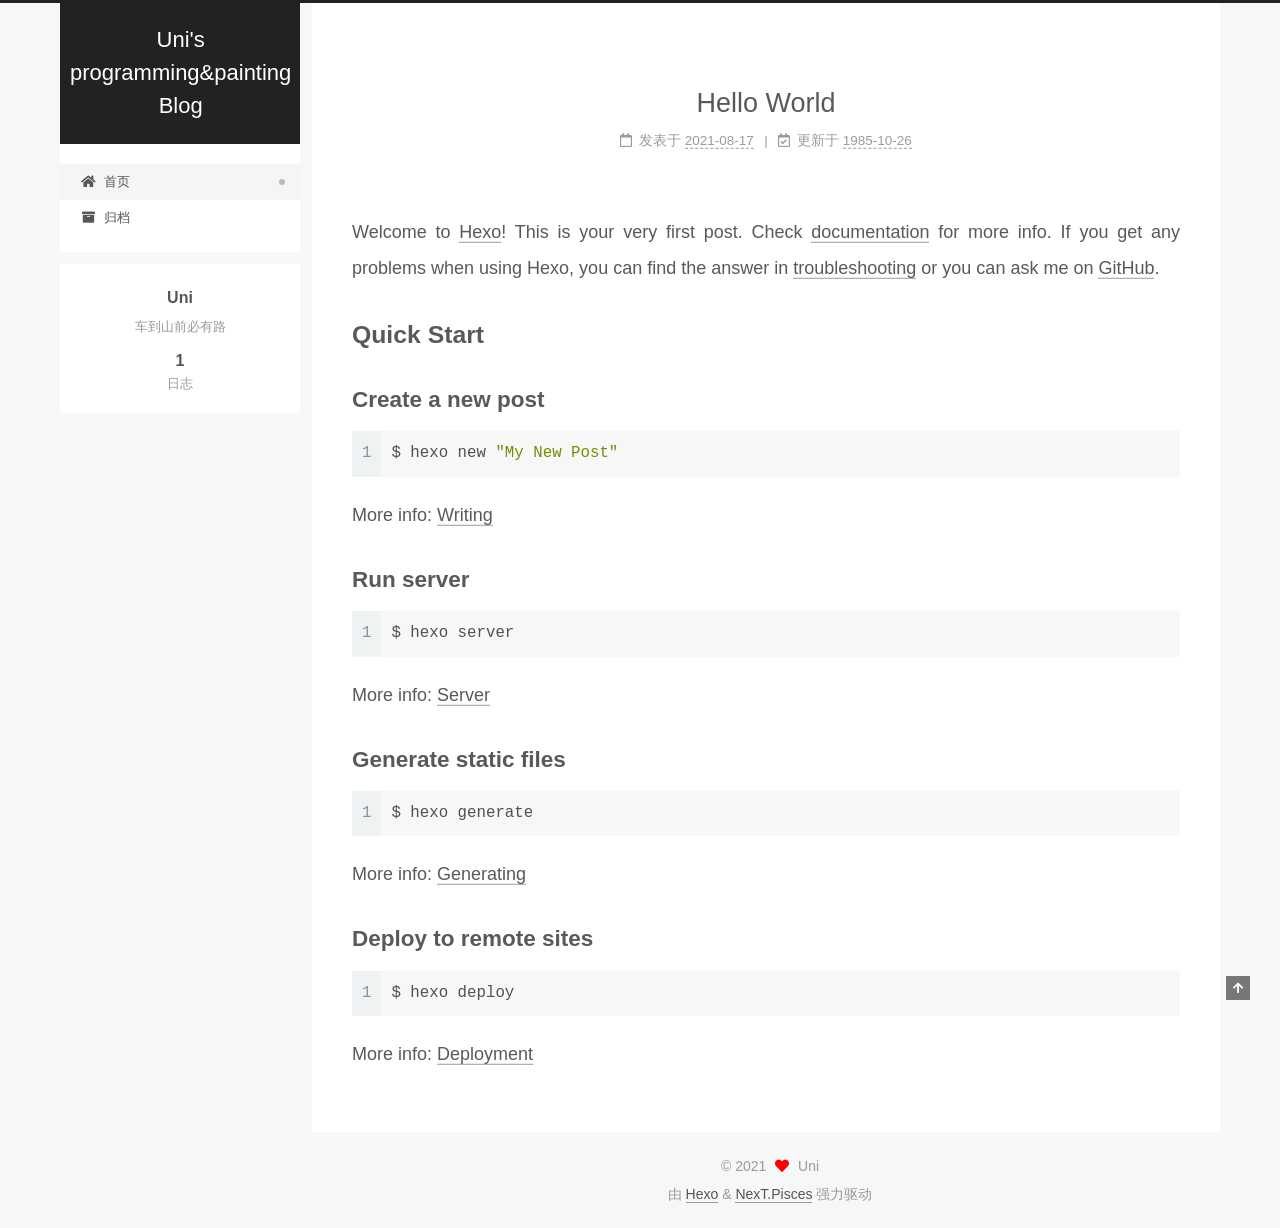
==== index.html @ e5ca529a "Site updated: 2021-08-17 14:21:43" ====
<!DOCTYPE html>
<html lang="zh-CN">
<head>
  <meta charset="UTF-8">
<meta name="viewport" content="width=device-width, initial-scale=1, maximum-scale=2">
<meta name="theme-color" content="#222">
<meta name="generator" content="Hexo 5.4.0">
  <link rel="apple-touch-icon" sizes="180x180" href="/images/apple-touch-icon-next.png">
  <link rel="icon" type="image/png" sizes="32x32" href="/images/favicon-32x32-next.png">
  <link rel="icon" type="image/png" sizes="16x16" href="/images/favicon-16x16-next.png">
  <link rel="mask-icon" href="/images/logo.svg" color="#222">

<link rel="stylesheet" href="/css/main.css">


<link rel="stylesheet" href="/lib/font-awesome/css/all.min.css">

<script id="hexo-configurations">
    var NexT = window.NexT || {};
    var CONFIG = {"hostname":"example.com","root":"/","scheme":"Pisces","version":"7.8.0","exturl":false,"sidebar":{"position":"left","display":"post","padding":18,"offset":12,"onmobile":false},"copycode":{"enable":false,"show_result":false,"style":null},"back2top":{"enable":true,"sidebar":false,"scrollpercent":false},"bookmark":{"enable":false,"color":"#222","save":"auto"},"fancybox":false,"mediumzoom":false,"lazyload":false,"pangu":false,"comments":{"style":"tabs","active":null,"storage":true,"lazyload":false,"nav":null},"algolia":{"hits":{"per_page":10},"labels":{"input_placeholder":"Search for Posts","hits_empty":"We didn't find any results for the search: ${query}","hits_stats":"${hits} results found in ${time} ms"}},"localsearch":{"enable":false,"trigger":"auto","top_n_per_article":1,"unescape":false,"preload":false},"motion":{"enable":true,"async":false,"transition":{"post_block":"fadeIn","post_header":"slideDownIn","post_body":"slideDownIn","coll_header":"slideLeftIn","sidebar":"slideUpIn"}}};
  </script>

  <meta name="description" content="车到山前必有路">
<meta property="og:type" content="website">
<meta property="og:title" content="Uni&#39;s programming&amp;painting Blog">
<meta property="og:url" content="http://example.com/index.html">
<meta property="og:site_name" content="Uni&#39;s programming&amp;painting Blog">
<meta property="og:description" content="车到山前必有路">
<meta property="og:locale" content="zh_CN">
<meta property="article:author" content="Uni">
<meta name="twitter:card" content="summary">

<link rel="canonical" href="http://example.com/">


<script id="page-configurations">
  // https://hexo.io/docs/variables.html
  CONFIG.page = {
    sidebar: "",
    isHome : true,
    isPost : false,
    lang   : 'zh-CN'
  };
</script>

  <title>Uni's programming&painting Blog</title>
  






  <noscript>
  <style>
  .use-motion .brand,
  .use-motion .menu-item,
  .sidebar-inner,
  .use-motion .post-block,
  .use-motion .pagination,
  .use-motion .comments,
  .use-motion .post-header,
  .use-motion .post-body,
  .use-motion .collection-header { opacity: initial; }

  .use-motion .site-title,
  .use-motion .site-subtitle {
    opacity: initial;
    top: initial;
  }

  .use-motion .logo-line-before i { left: initial; }
  .use-motion .logo-line-after i { right: initial; }
  </style>
</noscript>

</head>

<body itemscope itemtype="http://schema.org/WebPage">
  <div class="container use-motion">
    <div class="headband"></div>

    <header class="header" itemscope itemtype="http://schema.org/WPHeader">
      <div class="header-inner"><div class="site-brand-container">
  <div class="site-nav-toggle">
    <div class="toggle" aria-label="切换导航栏">
      <span class="toggle-line toggle-line-first"></span>
      <span class="toggle-line toggle-line-middle"></span>
      <span class="toggle-line toggle-line-last"></span>
    </div>
  </div>

  <div class="site-meta">

    <a href="/" class="brand" rel="start">
      <span class="logo-line-before"><i></i></span>
      <h1 class="site-title">Uni's programming&painting Blog</h1>
      <span class="logo-line-after"><i></i></span>
    </a>
  </div>

  <div class="site-nav-right">
    <div class="toggle popup-trigger">
    </div>
  </div>
</div>




<nav class="site-nav">
  <ul id="menu" class="main-menu menu">
        <li class="menu-item menu-item-home">

    <a href="/" rel="section"><i class="fa fa-home fa-fw"></i>首页</a>

  </li>
        <li class="menu-item menu-item-archives">

    <a href="/archives/" rel="section"><i class="fa fa-archive fa-fw"></i>归档</a>

  </li>
  </ul>
</nav>




</div>
    </header>

    
  <div class="back-to-top">
    <i class="fa fa-arrow-up"></i>
    <span>0%</span>
  </div>


    <main class="main">
      <div class="main-inner">
        <div class="content-wrap">
          

          <div class="content index posts-expand">
            
      
  
  
  <article itemscope itemtype="http://schema.org/Article" class="post-block" lang="zh-CN">
    <link itemprop="mainEntityOfPage" href="http://example.com/2021/08/17/hello-world/">

    <span hidden itemprop="author" itemscope itemtype="http://schema.org/Person">
      <meta itemprop="image" content="/images/avatar.gif">
      <meta itemprop="name" content="Uni">
      <meta itemprop="description" content="车到山前必有路">
    </span>

    <span hidden itemprop="publisher" itemscope itemtype="http://schema.org/Organization">
      <meta itemprop="name" content="Uni's programming&painting Blog">
    </span>
      <header class="post-header">
        <h2 class="post-title" itemprop="name headline">
          
            <a href="/2021/08/17/hello-world/" class="post-title-link" itemprop="url">Hello World</a>
        </h2>

        <div class="post-meta">
            <span class="post-meta-item">
              <span class="post-meta-item-icon">
                <i class="far fa-calendar"></i>
              </span>
              <span class="post-meta-item-text">发表于</span>

              <time title="创建时间：2021-08-17 13:50:32" itemprop="dateCreated datePublished" datetime="2021-08-17T13:50:32+08:00">2021-08-17</time>
            </span>
              <span class="post-meta-item">
                <span class="post-meta-item-icon">
                  <i class="far fa-calendar-check"></i>
                </span>
                <span class="post-meta-item-text">更新于</span>
                <time title="修改时间：1985-10-26 16:15:00" itemprop="dateModified" datetime="1985-10-26T16:15:00+08:00">1985-10-26</time>
              </span>

          

        </div>
      </header>

    
    
    
    <div class="post-body" itemprop="articleBody">

      
          <p>Welcome to <a target="_blank" rel="noopener" href="https://hexo.io/">Hexo</a>! This is your very first post. Check <a target="_blank" rel="noopener" href="https://hexo.io/docs/">documentation</a> for more info. If you get any problems when using Hexo, you can find the answer in <a target="_blank" rel="noopener" href="https://hexo.io/docs/troubleshooting.html">troubleshooting</a> or you can ask me on <a target="_blank" rel="noopener" href="https://github.com/hexojs/hexo/issues">GitHub</a>.</p>
<h2 id="Quick-Start"><a href="#Quick-Start" class="headerlink" title="Quick Start"></a>Quick Start</h2><h3 id="Create-a-new-post"><a href="#Create-a-new-post" class="headerlink" title="Create a new post"></a>Create a new post</h3><figure class="highlight bash"><table><tr><td class="gutter"><pre><span class="line">1</span><br></pre></td><td class="code"><pre><span class="line">$ hexo new <span class="string">&quot;My New Post&quot;</span></span><br></pre></td></tr></table></figure>

<p>More info: <a target="_blank" rel="noopener" href="https://hexo.io/docs/writing.html">Writing</a></p>
<h3 id="Run-server"><a href="#Run-server" class="headerlink" title="Run server"></a>Run server</h3><figure class="highlight bash"><table><tr><td class="gutter"><pre><span class="line">1</span><br></pre></td><td class="code"><pre><span class="line">$ hexo server</span><br></pre></td></tr></table></figure>

<p>More info: <a target="_blank" rel="noopener" href="https://hexo.io/docs/server.html">Server</a></p>
<h3 id="Generate-static-files"><a href="#Generate-static-files" class="headerlink" title="Generate static files"></a>Generate static files</h3><figure class="highlight bash"><table><tr><td class="gutter"><pre><span class="line">1</span><br></pre></td><td class="code"><pre><span class="line">$ hexo generate</span><br></pre></td></tr></table></figure>

<p>More info: <a target="_blank" rel="noopener" href="https://hexo.io/docs/generating.html">Generating</a></p>
<h3 id="Deploy-to-remote-sites"><a href="#Deploy-to-remote-sites" class="headerlink" title="Deploy to remote sites"></a>Deploy to remote sites</h3><figure class="highlight bash"><table><tr><td class="gutter"><pre><span class="line">1</span><br></pre></td><td class="code"><pre><span class="line">$ hexo deploy</span><br></pre></td></tr></table></figure>

<p>More info: <a target="_blank" rel="noopener" href="https://hexo.io/docs/one-command-deployment.html">Deployment</a></p>

      
    </div>

    
    
    
      <footer class="post-footer">
        <div class="post-eof"></div>
      </footer>
  </article>
  
  
  


  



          </div>
          

<script>
  window.addEventListener('tabs:register', () => {
    let { activeClass } = CONFIG.comments;
    if (CONFIG.comments.storage) {
      activeClass = localStorage.getItem('comments_active') || activeClass;
    }
    if (activeClass) {
      let activeTab = document.querySelector(`a[href="#comment-${activeClass}"]`);
      if (activeTab) {
        activeTab.click();
      }
    }
  });
  if (CONFIG.comments.storage) {
    window.addEventListener('tabs:click', event => {
      if (!event.target.matches('.tabs-comment .tab-content .tab-pane')) return;
      let commentClass = event.target.classList[1];
      localStorage.setItem('comments_active', commentClass);
    });
  }
</script>

        </div>
          
  
  <div class="toggle sidebar-toggle">
    <span class="toggle-line toggle-line-first"></span>
    <span class="toggle-line toggle-line-middle"></span>
    <span class="toggle-line toggle-line-last"></span>
  </div>

  <aside class="sidebar">
    <div class="sidebar-inner">

      <ul class="sidebar-nav motion-element">
        <li class="sidebar-nav-toc">
          文章目录
        </li>
        <li class="sidebar-nav-overview">
          站点概览
        </li>
      </ul>

      <!--noindex-->
      <div class="post-toc-wrap sidebar-panel">
      </div>
      <!--/noindex-->

      <div class="site-overview-wrap sidebar-panel">
        <div class="site-author motion-element" itemprop="author" itemscope itemtype="http://schema.org/Person">
  <p class="site-author-name" itemprop="name">Uni</p>
  <div class="site-description" itemprop="description">车到山前必有路</div>
</div>
<div class="site-state-wrap motion-element">
  <nav class="site-state">
      <div class="site-state-item site-state-posts">
          <a href="/archives/">
        
          <span class="site-state-item-count">1</span>
          <span class="site-state-item-name">日志</span>
        </a>
      </div>
  </nav>
</div>



      </div>

    </div>
  </aside>
  <div id="sidebar-dimmer"></div>


      </div>
    </main>

    <footer class="footer">
      <div class="footer-inner">
        

        

<div class="copyright">
  
  &copy; 
  <span itemprop="copyrightYear">2021</span>
  <span class="with-love">
    <i class="fa fa-heart"></i>
  </span>
  <span class="author" itemprop="copyrightHolder">Uni</span>
</div>
  <div class="powered-by">由 <a href="https://hexo.io/" class="theme-link" rel="noopener" target="_blank">Hexo</a> & <a href="https://pisces.theme-next.org/" class="theme-link" rel="noopener" target="_blank">NexT.Pisces</a> 强力驱动
  </div>

        








      </div>
    </footer>
  </div>

  
  <script src="/lib/anime.min.js"></script>
  <script src="/lib/velocity/velocity.min.js"></script>
  <script src="/lib/velocity/velocity.ui.min.js"></script>

<script src="/js/utils.js"></script>

<script src="/js/motion.js"></script>


<script src="/js/schemes/pisces.js"></script>


<script src="/js/next-boot.js"></script>




  















  

  

</body>
</html>
---- css/main.css ----
:root {
  --body-bg-color: #f5f7f9;
  --content-bg-color: #fff;
  --card-bg-color: #f5f5f5;
  --text-color: #555;
  --blockquote-color: #666;
  --link-color: #555;
  --link-hover-color: #222;
  --brand-color: #fff;
  --brand-hover-color: #fff;
  --table-row-odd-bg-color: #f9f9f9;
  --table-row-hover-bg-color: #f5f5f5;
  --menu-item-bg-color: #f5f5f5;
  --btn-default-bg: #fff;
  --btn-default-color: #555;
  --btn-default-border-color: #555;
  --btn-default-hover-bg: #222;
  --btn-default-hover-color: #fff;
  --btn-default-hover-border-color: #222;
}
html {
  line-height: 1.15; /* 1 */
  -webkit-text-size-adjust: 100%; /* 2 */
}
body {
  margin: 0;
}
main {
  display: block;
}
h1 {
  font-size: 2em;
  margin: 0.67em 0;
}
hr {
  box-sizing: content-box; /* 1 */
  height: 0; /* 1 */
  overflow: visible; /* 2 */
}
pre {
  font-family: monospace, monospace; /* 1 */
  font-size: 1em; /* 2 */
}
a {
  background: transparent;
}
abbr[title] {
  border-bottom: none; /* 1 */
  text-decoration: underline; /* 2 */
  text-decoration: underline dotted; /* 2 */
}
b,
strong {
  font-weight: bolder;
}
code,
kbd,
samp {
  font-family: monospace, monospace; /* 1 */
  font-size: 1em; /* 2 */
}
small {
  font-size: 80%;
}
sub,
sup {
  font-size: 75%;
  line-height: 0;
  position: relative;
  vertical-align: baseline;
}
sub {
  bottom: -0.25em;
}
sup {
  top: -0.5em;
}
img {
  border-style: none;
}
button,
input,
optgroup,
select,
textarea {
  font-family: inherit; /* 1 */
  font-size: 100%; /* 1 */
  line-height: 1.15; /* 1 */
  margin: 0; /* 2 */
}
button,
input {
/* 1 */
  overflow: visible;
}
button,
select {
/* 1 */
  text-transform: none;
}
button,
[type='button'],
[type='reset'],
[type='submit'] {
  -webkit-appearance: button;
}
button::-moz-focus-inner,
[type='button']::-moz-focus-inner,
[type='reset']::-moz-focus-inner,
[type='submit']::-moz-focus-inner {
  border-style: none;
  padding: 0;
}
button:-moz-focusring,
[type='button']:-moz-focusring,
[type='reset']:-moz-focusring,
[type='submit']:-moz-focusring {
  outline: 1px dotted ButtonText;
}
fieldset {
  padding: 0.35em 0.75em 0.625em;
}
legend {
  box-sizing: border-box; /* 1 */
  color: inherit; /* 2 */
  display: table; /* 1 */
  max-width: 100%; /* 1 */
  padding: 0; /* 3 */
  white-space: normal; /* 1 */
}
progress {
  vertical-align: baseline;
}
textarea {
  overflow: auto;
}
[type='checkbox'],
[type='radio'] {
  box-sizing: border-box; /* 1 */
  padding: 0; /* 2 */
}
[type='number']::-webkit-inner-spin-button,
[type='number']::-webkit-outer-spin-button {
  height: auto;
}
[type='search'] {
  outline-offset: -2px; /* 2 */
  -webkit-appearance: textfield; /* 1 */
}
[type='search']::-webkit-search-decoration {
  -webkit-appearance: none;
}
::-webkit-file-upload-button {
  font: inherit; /* 2 */
  -webkit-appearance: button; /* 1 */
}
details {
  display: block;
}
summary {
  display: list-item;
}
template {
  display: none;
}
[hidden] {
  display: none;
}
::selection {
  background: #262a30;
  color: #eee;
}
html,
body {
  height: 100%;
}
body {
  background: var(--body-bg-color);
  color: var(--text-color);
  font-family: 'Lato', "PingFang SC", "Microsoft YaHei", sans-serif;
  font-size: 1em;
  line-height: 2;
}
@media (max-width: 991px) {
  body {
    padding-left: 0 !important;
    padding-right: 0 !important;
  }
}
h1,
h2,
h3,
h4,
h5,
h6 {
  font-family: 'Lato', "PingFang SC", "Microsoft YaHei", sans-serif;
  font-weight: bold;
  line-height: 1.5;
  margin: 20px 0 15px;
}
h1 {
  font-size: 1.5em;
}
h2 {
  font-size: 1.375em;
}
h3 {
  font-size: 1.25em;
}
h4 {
  font-size: 1.125em;
}
h5 {
  font-size: 1em;
}
h6 {
  font-size: 0.875em;
}
p {
  margin: 0 0 20px 0;
}
a,
span.exturl {
  border-bottom: 1px solid #999;
  color: var(--link-color);
  outline: 0;
  text-decoration: none;
  overflow-wrap: break-word;
  word-wrap: break-word;
  cursor: pointer;
}
a:hover,
span.exturl:hover {
  border-bottom-color: var(--link-hover-color);
  color: var(--link-hover-color);
}
iframe,
img,
video {
  display: block;
  margin-left: auto;
  margin-right: auto;
  max-width: 100%;
}
hr {
  background-image: repeating-linear-gradient(-45deg, #ddd, #ddd 4px, transparent 4px, transparent 8px);
  border: 0;
  height: 3px;
  margin: 40px 0;
}
blockquote {
  border-left: 4px solid #ddd;
  color: var(--blockquote-color);
  margin: 0;
  padding: 0 15px;
}
blockquote cite::before {
  content: '-';
  padding: 0 5px;
}
dt {
  font-weight: bold;
}
dd {
  margin: 0;
  padding: 0;
}
kbd {
  background-color: #f5f5f5;
  background-image: linear-gradient(#eee, #fff, #eee);
  border: 1px solid #ccc;
  border-radius: 0.2em;
  box-shadow: 0.1em 0.1em 0.2em rgba(0,0,0,0.1);
  color: #555;
  font-family: inherit;
  padding: 0.1em 0.3em;
  white-space: nowrap;
}
.table-container {
  overflow: auto;
}
table {
  border-collapse: collapse;
  border-spacing: 0;
  font-size: 0.875em;
  margin: 0 0 20px 0;
  width: 100%;
}
tbody tr:nth-of-type(odd) {
  background: var(--table-row-odd-bg-color);
}
tbody tr:hover {
  background: var(--table-row-hover-bg-color);
}
caption,
th,
td {
  font-weight: normal;
  padding: 8px;
  vertical-align: middle;
}
th,
td {
  border: 1px solid #ddd;
  border-bottom: 3px solid #ddd;
}
th {
  font-weight: 700;
  padding-bottom: 10px;
}
td {
  border-bottom-width: 1px;
}
.btn {
  background: var(--btn-default-bg);
  border: 2px solid var(--btn-default-border-color);
  border-radius: 2px;
  color: var(--btn-default-color);
  display: inline-block;
  font-size: 0.875em;
  line-height: 2;
  padding: 0 20px;
  text-decoration: none;
  transition-property: background-color;
  transition-delay: 0s;
  transition-duration: 0.2s;
  transition-timing-function: ease-in-out;
}
.btn:hover {
  background: var(--btn-default-hover-bg);
  border-color: var(--btn-default-hover-border-color);
  color: var(--btn-default-hover-color);
}
.btn + .btn {
  margin: 0 0 8px 8px;
}
.btn .fa-fw {
  text-align: left;
  width: 1.285714285714286em;
}
.toggle {
  line-height: 0;
}
.toggle .toggle-line {
  background: #fff;
  display: inline-block;
  height: 2px;
  left: 0;
  position: relative;
  top: 0;
  transition: all 0.4s;
  vertical-align: top;
  width: 100%;
}
.toggle .toggle-line:not(:first-child) {
  margin-top: 3px;
}
.toggle.toggle-arrow .toggle-line-first {
  left: 50%;
  top: 2px;
  transform: rotate(45deg);
  width: 50%;
}
.toggle.toggle-arrow .toggle-line-middle {
  left: 2px;
  width: 90%;
}
.toggle.toggle-arrow .toggle-line-last {
  left: 50%;
  top: -2px;
  transform: rotate(-45deg);
  width: 50%;
}
.toggle.toggle-close .toggle-line-first {
  transform: rotate(-45deg);
  top: 5px;
}
.toggle.toggle-close .toggle-line-middle {
  opacity: 0;
}
.toggle.toggle-close .toggle-line-last {
  transform: rotate(45deg);
  top: -5px;
}
.highlight,
pre {
  background: #f7f7f7;
  color: #4d4d4c;
  line-height: 1.6;
  margin: 0 auto 20px;
}
pre,
code {
  font-family: consolas, Menlo, monospace, "PingFang SC", "Microsoft YaHei";
}
code {
  background: #eee;
  border-radius: 3px;
  color: #555;
  padding: 2px 4px;
  overflow-wrap: break-word;
  word-wrap: break-word;
}
.highlight *::selection {
  background: #d6d6d6;
}
.highlight pre {
  border: 0;
  margin: 0;
  padding: 10px 0;
}
.highlight table {
  border: 0;
  margin: 0;
  width: auto;
}
.highlight td {
  border: 0;
  padding: 0;
}
.highlight figcaption {
  background: #eff2f3;
  color: #4d4d4c;
  display: flex;
  font-size: 0.875em;
  justify-content: space-between;
  line-height: 1.2;
  padding: 0.5em;
}
.highlight figcaption a {
  color: #4d4d4c;
}
.highlight figcaption a:hover {
  border-bottom-color: #4d4d4c;
}
.highlight .gutter {
  -moz-user-select: none;
  -ms-user-select: none;
  -webkit-user-select: none;
  user-select: none;
}
.highlight .gutter pre {
  background: #eff2f3;
  color: #869194;
  padding-left: 10px;
  padding-right: 10px;
  text-align: right;
}
.highlight .code pre {
  background: #f7f7f7;
  padding-left: 10px;
  width: 100%;
}
.gist table {
  width: auto;
}
.gist table td {
  border: 0;
}
pre {
  overflow: auto;
  padding: 10px;
}
pre code {
  background: none;
  color: #4d4d4c;
  font-size: 0.875em;
  padding: 0;
  text-shadow: none;
}
pre .deletion {
  background: #fdd;
}
pre .addition {
  background: #dfd;
}
pre .meta {
  color: #eab700;
  -moz-user-select: none;
  -ms-user-select: none;
  -webkit-user-select: none;
  user-select: none;
}
pre .comment {
  color: #8e908c;
}
pre .variable,
pre .attribute,
pre .tag,
pre .name,
pre .regexp,
pre .ruby .constant,
pre .xml .tag .title,
pre .xml .pi,
pre .xml .doctype,
pre .html .doctype,
pre .css .id,
pre .css .class,
pre .css .pseudo {
  color: #c82829;
}
pre .number,
pre .preprocessor,
pre .built_in,
pre .builtin-name,
pre .literal,
pre .params,
pre .constant,
pre .command {
  color: #f5871f;
}
pre .ruby .class .title,
pre .css .rules .attribute,
pre .string,
pre .symbol,
pre .value,
pre .inheritance,
pre .header,
pre .ruby .symbol,
pre .xml .cdata,
pre .special,
pre .formula {
  color: #718c00;
}
pre .title,
pre .css .hexcolor {
  color: #3e999f;
}
pre .function,
pre .python .decorator,
pre .python .title,
pre .ruby .function .title,
pre .ruby .title .keyword,
pre .perl .sub,
pre .javascript .title,
pre .coffeescript .title {
  color: #4271ae;
}
pre .keyword,
pre .javascript .function {
  color: #8959a8;
}
.blockquote-center {
  border-left: none;
  margin: 40px 0;
  padding: 0;
  position: relative;
  text-align: center;
}
.blockquote-center .fa {
  display: block;
  opacity: 0.6;
  position: absolute;
  width: 100%;
}
.blockquote-center .fa-quote-left {
  border-top: 1px solid #ccc;
  text-align: left;
  top: -20px;
}
.blockquote-center .fa-quote-right {
  border-bottom: 1px solid #ccc;
  text-align: right;
  bottom: -20px;
}
.blockquote-center p,
.blockquote-center div {
  text-align: center;
}
.post-body .group-picture img {
  margin: 0 auto;
  padding: 0 3px;
}
.group-picture-row {
  margin-bottom: 6px;
  overflow: hidden;
}
.group-picture-column {
  float: left;
  margin-bottom: 10px;
}
.post-body .label {
  color: #555;
  display: inline;
  padding: 0 2px;
}
.post-body .label.default {
  background: #f0f0f0;
}
.post-body .label.primary {
  background: #efe6f7;
}
.post-body .label.info {
  background: #e5f2f8;
}
.post-body .label.success {
  background: #e7f4e9;
}
.post-body .label.warning {
  background: #fcf6e1;
}
.post-body .label.danger {
  background: #fae8eb;
}
.post-body .tabs {
  margin-bottom: 20px;
}
.post-body .tabs,
.tabs-comment {
  display: block;
  padding-top: 10px;
  position: relative;
}
.post-body .tabs ul.nav-tabs,
.tabs-comment ul.nav-tabs {
  display: flex;
  flex-wrap: wrap;
  margin: 0;
  margin-bottom: -1px;
  padding: 0;
}
@media (max-width: 413px) {
  .post-body .tabs ul.nav-tabs,
  .tabs-comment ul.nav-tabs {
    display: block;
    margin-bottom: 5px;
  }
}
.post-body .tabs ul.nav-tabs li.tab,
.tabs-comment ul.nav-tabs li.tab {
  border-bottom: 1px solid #ddd;
  border-left: 1px solid transparent;
  border-right: 1px solid transparent;
  border-top: 3px solid transparent;
  flex-grow: 1;
  list-style-type: none;
  border-radius: 0 0 0 0;
}
@media (max-width: 413px) {
  .post-body .tabs ul.nav-tabs li.tab,
  .tabs-comment ul.nav-tabs li.tab {
    border-bottom: 1px solid transparent;
    border-left: 3px solid transparent;
    border-right: 1px solid transparent;
    border-top: 1px solid transparent;
  }
}
@media (max-width: 413px) {
  .post-body .tabs ul.nav-tabs li.tab,
  .tabs-comment ul.nav-tabs li.tab {
    border-radius: 0;
  }
}
.post-body .tabs ul.nav-tabs li.tab a,
.tabs-comment ul.nav-tabs li.tab a {
  border-bottom: initial;
  display: block;
  line-height: 1.8;
  outline: 0;
  padding: 0.25em 0.75em;
  text-align: center;
  transition-delay: 0s;
  transition-duration: 0.2s;
  transition-timing-function: ease-out;
}
.post-body .tabs ul.nav-tabs li.tab a i,
.tabs-comment ul.nav-tabs li.tab a i {
  width: 1.285714285714286em;
}
.post-body .tabs ul.nav-tabs li.tab.active,
.tabs-comment ul.nav-tabs li.tab.active {
  border-bottom: 1px solid transparent;
  border-left: 1px solid #ddd;
  border-right: 1px solid #ddd;
  border-top: 3px solid #fc6423;
}
@media (max-width: 413px) {
  .post-body .tabs ul.nav-tabs li.tab.active,
  .tabs-comment ul.nav-tabs li.tab.active {
    border-bottom: 1px solid #ddd;
    border-left: 3px solid #fc6423;
    border-right: 1px solid #ddd;
    border-top: 1px solid #ddd;
  }
}
.post-body .tabs ul.nav-tabs li.tab.active a,
.tabs-comment ul.nav-tabs li.tab.active a {
  color: var(--link-color);
  cursor: default;
}
.post-body .tabs .tab-content .tab-pane,
.tabs-comment .tab-content .tab-pane {
  border: 1px solid #ddd;
  border-top: 0;
  padding: 20px 20px 0 20px;
  border-radius: 0;
}
.post-body .tabs .tab-content .tab-pane:not(.active),
.tabs-comment .tab-content .tab-pane:not(.active) {
  display: none;
}
.post-body .tabs .tab-content .tab-pane.active,
.tabs-comment .tab-content .tab-pane.active {
  display: block;
}
.post-body .tabs .tab-content .tab-pane.active:nth-of-type(1),
.tabs-comment .tab-content .tab-pane.active:nth-of-type(1) {
  border-radius: 0 0 0 0;
}
@media (max-width: 413px) {
  .post-body .tabs .tab-content .tab-pane.active:nth-of-type(1),
  .tabs-comment .tab-content .tab-pane.active:nth-of-type(1) {
    border-radius: 0;
  }
}
.post-body .note {
  border-radius: 3px;
  margin-bottom: 20px;
  padding: 1em;
  position: relative;
  border: 1px solid #eee;
  border-left-width: 5px;
}
.post-body .note h2,
.post-body .note h3,
.post-body .note h4,
.post-body .note h5,
.post-body .note h6 {
  margin-top: 0;
  border-bottom: initial;
  margin-bottom: 0;
  padding-top: 0;
}
.post-body .note p:first-child,
.post-body .note ul:first-child,
.post-body .note ol:first-child,
.post-body .note table:first-child,
.post-body .note pre:first-child,
.post-body .note blockquote:first-child,
.post-body .note img:first-child {
  margin-top: 0;
}
.post-body .note p:last-child,
.post-body .note ul:last-child,
.post-body .note ol:last-child,
.post-body .note table:last-child,
.post-body .note pre:last-child,
.post-body .note blockquote:last-child,
.post-body .note img:last-child {
  margin-bottom: 0;
}
.post-body .note.default {
  border-left-color: #777;
}
.post-body .note.default h2,
.post-body .note.default h3,
.post-body .note.default h4,
.post-body .note.default h5,
.post-body .note.default h6 {
  color: #777;
}
.post-body .note.primary {
  border-left-color: #6f42c1;
}
.post-body .note.primary h2,
.post-body .note.primary h3,
.post-body .note.primary h4,
.post-body .note.primary h5,
.post-body .note.primary h6 {
  color: #6f42c1;
}
.post-body .note.info {
  border-left-color: #428bca;
}
.post-body .note.info h2,
.post-body .note.info h3,
.post-body .note.info h4,
.post-body .note.info h5,
.post-body .note.info h6 {
  color: #428bca;
}
.post-body .note.success {
  border-left-color: #5cb85c;
}
.post-body .note.success h2,
.post-body .note.success h3,
.post-body .note.success h4,
.post-body .note.success h5,
.post-body .note.success h6 {
  color: #5cb85c;
}
.post-body .note.warning {
  border-left-color: #f0ad4e;
}
.post-body .note.warning h2,
.post-body .note.warning h3,
.post-body .note.warning h4,
.post-body .note.warning h5,
.post-body .note.warning h6 {
  color: #f0ad4e;
}
.post-body .note.danger {
  border-left-color: #d9534f;
}
.post-body .note.danger h2,
.post-body .note.danger h3,
.post-body .note.danger h4,
.post-body .note.danger h5,
.post-body .note.danger h6 {
  color: #d9534f;
}
.pagination .prev,
.pagination .next,
.pagination .page-number,
.pagination .space {
  display: inline-block;
  margin: 0 10px;
  padding: 0 11px;
  position: relative;
  top: -1px;
}
@media (max-width: 767px) {
  .pagination .prev,
  .pagination .next,
  .pagination .page-number,
  .pagination .space {
    margin: 0 5px;
  }
}
.pagination {
  border-top: 1px solid #eee;
  margin: 120px 0 0;
  text-align: center;
}
.pagination .prev,
.pagination .next,
.pagination .page-number {
  border-bottom: 0;
  border-top: 1px solid #eee;
  transition-property: border-color;
  transition-delay: 0s;
  transition-duration: 0.2s;
  transition-timing-function: ease-in-out;
}
.pagination .prev:hover,
.pagination .next:hover,
.pagination .page-number:hover {
  border-top-color: #222;
}
.pagination .space {
  margin: 0;
  padding: 0;
}
.pagination .prev {
  margin-left: 0;
}
.pagination .next {
  margin-right: 0;
}
.pagination .page-number.current {
  background: #ccc;
  border-top-color: #ccc;
  color: #fff;
}
@media (max-width: 767px) {
  .pagination {
    border-top: none;
  }
  .pagination .prev,
  .pagination .next,
  .pagination .page-number {
    border-bottom: 1px solid #eee;
    border-top: 0;
    margin-bottom: 10px;
    padding: 0 10px;
  }
  .pagination .prev:hover,
  .pagination .next:hover,
  .pagination .page-number:hover {
    border-bottom-color: #222;
  }
}
.comments {
  margin-top: 60px;
  overflow: hidden;
}
.comment-button-group {
  display: flex;
  flex-wrap: wrap-reverse;
  justify-content: center;
  margin: 1em 0;
}
.comment-button-group .comment-button {
  margin: 0.1em 0.2em;
}
.comment-button-group .comment-button.active {
  background: var(--btn-default-hover-bg);
  border-color: var(--btn-default-hover-border-color);
  color: var(--btn-default-hover-color);
}
.comment-position {
  display: none;
}
.comment-position.active {
  display: block;
}
.tabs-comment {
  background: var(--content-bg-color);
  margin-top: 4em;
  padding-top: 0;
}
.tabs-comment .comments {
  border: 0;
  box-shadow: none;
  margin-top: 0;
  padding-top: 0;
}
.container {
  min-height: 100%;
  position: relative;
}
.main-inner {
  margin: 0 auto;
  width: calc(100% - 20px);
}
@media (min-width: 1200px) {
  .main-inner {
    width: 1160px;
  }
}
@media (min-width: 1600px) {
  .main-inner {
    width: 73%;
  }
}
@media (max-width: 767px) {
  .content-wrap {
    padding: 0 20px;
  }
}
.header {
  background: transparent;
}
.header-inner {
  margin: 0 auto;
  width: calc(100% - 20px);
}
@media (min-width: 1200px) {
  .header-inner {
    width: 1160px;
  }
}
@media (min-width: 1600px) {
  .header-inner {
    width: 73%;
  }
}
.site-brand-container {
  display: flex;
  flex-shrink: 0;
  padding: 0 10px;
}
.headband {
  background: #222;
  height: 3px;
}
.site-meta {
  flex-grow: 1;
  text-align: center;
}
@media (max-width: 767px) {
  .site-meta {
    text-align: center;
  }
}
.brand {
  border-bottom: none;
  color: var(--brand-color);
  display: inline-block;
  line-height: 1.375em;
  padding: 0 40px;
  position: relative;
}
.brand:hover {
  color: var(--brand-hover-color);
}
.site-title {
  font-family: 'Lato', "PingFang SC", "Microsoft YaHei", sans-serif;
  font-size: 1.375em;
  font-weight: normal;
  margin: 0;
}
.site-subtitle {
  color: #ddd;
  font-size: 0.8125em;
  margin: 10px 0;
}
.use-motion .brand {
  opacity: 0;
}
.use-motion .site-title,
.use-motion .site-subtitle,
.use-motion .custom-logo-image {
  opacity: 0;
  position: relative;
  top: -10px;
}
.site-nav-toggle,
.site-nav-right {
  display: none;
}
@media (max-width: 767px) {
  .site-nav-toggle,
  .site-nav-right {
    display: flex;
    flex-direction: column;
    justify-content: center;
  }
}
.site-nav-toggle .toggle,
.site-nav-right .toggle {
  color: var(--text-color);
  padding: 10px;
  width: 22px;
}
.site-nav-toggle .toggle .toggle-line,
.site-nav-right .toggle .toggle-line {
  background: var(--text-color);
  border-radius: 1px;
}
.site-nav {
  display: block;
}
@media (max-width: 767px) {
  .site-nav {
    clear: both;
    display: none;
  }
}
.site-nav.site-nav-on {
  display: block;
}
.menu {
  margin-top: 20px;
  padding-left: 0;
  text-align: center;
}
.menu-item {
  display: inline-block;
  list-style: none;
  margin: 0 10px;
}
@media (max-width: 767px) {
  .menu-item {
    display: block;
    margin-top: 10px;
  }
  .menu-item.menu-item-search {
    display: none;
  }
}
.menu-item a,
.menu-item span.exturl {
  border-bottom: 0;
  display: block;
  font-size: 0.8125em;
  transition-property: border-color;
  transition-delay: 0s;
  transition-duration: 0.2s;
  transition-timing-function: ease-in-out;
}
@media (hover: none) {
  .menu-item a:hover,
  .menu-item span.exturl:hover {
    border-bottom-color: transparent !important;
  }
}
.menu-item .fa,
.menu-item .fab,
.menu-item .far,
.menu-item .fas {
  margin-right: 8px;
}
.menu-item .badge {
  display: inline-block;
  font-weight: bold;
  line-height: 1;
  margin-left: 0.35em;
  margin-top: 0.35em;
  text-align: center;
  white-space: nowrap;
}
@media (max-width: 767px) {
  .menu-item .badge {
    float: right;
    margin-left: 0;
  }
}
.menu-item-active a,
.menu .menu-item a:hover,
.menu .menu-item span.exturl:hover {
  background: var(--menu-item-bg-color);
}
.use-motion .menu-item {
  opacity: 0;
}
.sidebar {
  background: #222;
  bottom: 0;
  box-shadow: inset 0 2px 6px #000;
  position: fixed;
  top: 0;
}
@media (max-width: 991px) {
  .sidebar {
    display: none;
  }
}
.sidebar-inner {
  color: #999;
  padding: 18px 10px;
  text-align: center;
}
.cc-license {
  margin-top: 10px;
  text-align: center;
}
.cc-license .cc-opacity {
  border-bottom: none;
  opacity: 0.7;
}
.cc-license .cc-opacity:hover {
  opacity: 0.9;
}
.cc-license img {
  display: inline-block;
}
.site-author-image {
  border: 1px solid #eee;
  display: block;
  margin: 0 auto;
  max-width: 120px;
  padding: 2px;
}
.site-author-name {
  color: var(--text-color);
  font-weight: 600;
  margin: 0;
  text-align: center;
}
.site-description {
  color: #999;
  font-size: 0.8125em;
  margin-top: 0;
  text-align: center;
}
.links-of-author {
  margin-top: 15px;
}
.links-of-author a,
.links-of-author span.exturl {
  border-bottom-color: #555;
  display: inline-block;
  font-size: 0.8125em;
  margin-bottom: 10px;
  margin-right: 10px;
  vertical-align: middle;
}
.links-of-author a::before,
.links-of-author span.exturl::before {
  background: #ff4545;
  border-radius: 50%;
  content: ' ';
  display: inline-block;
  height: 4px;
  margin-right: 3px;
  vertical-align: middle;
  width: 4px;
}
.sidebar-button {
  margin-top: 15px;
}
.sidebar-button a {
  border: 1px solid #fc6423;
  border-radius: 4px;
  color: #fc6423;
  display: inline-block;
  padding: 0 15px;
}
.sidebar-button a .fa,
.sidebar-button a .fab,
.sidebar-button a .far,
.sidebar-button a .fas {
  margin-right: 5px;
}
.sidebar-button a:hover {
  background: #fc6423;
  border: 1px solid #fc6423;
  color: #fff;
}
.sidebar-button a:hover .fa,
.sidebar-button a:hover .fab,
.sidebar-button a:hover .far,
.sidebar-button a:hover .fas {
  color: #fff;
}
.links-of-blogroll {
  font-size: 0.8125em;
  margin-top: 10px;
}
.links-of-blogroll-title {
  font-size: 0.875em;
  font-weight: 600;
  margin-top: 0;
}
.links-of-blogroll-list {
  list-style: none;
  margin: 0;
  padding: 0;
}
#sidebar-dimmer {
  display: none;
}
@media (max-width: 767px) {
  #sidebar-dimmer {
    background: #000;
    display: block;
    height: 100%;
    left: 100%;
    opacity: 0;
    position: fixed;
    top: 0;
    width: 100%;
    z-index: 1100;
  }
  .sidebar-active + #sidebar-dimmer {
    opacity: 0.7;
    transform: translateX(-100%);
    transition: opacity 0.5s;
  }
}
.sidebar-nav {
  margin: 0;
  padding-bottom: 20px;
  padding-left: 0;
}
.sidebar-nav li {
  border-bottom: 1px solid transparent;
  color: var(--text-color);
  cursor: pointer;
  display: inline-block;
  font-size: 0.875em;
}
.sidebar-nav li.sidebar-nav-overview {
  margin-left: 10px;
}
.sidebar-nav li:hover {
  color: #fc6423;
}
.sidebar-nav .sidebar-nav-active {
  border-bottom-color: #fc6423;
  color: #fc6423;
}
.sidebar-nav .sidebar-nav-active:hover {
  color: #fc6423;
}
.sidebar-panel {
  display: none;
  overflow-x: hidden;
  overflow-y: auto;
}
.sidebar-panel-active {
  display: block;
}
.sidebar-toggle {
  background: #222;
  bottom: 45px;
  cursor: pointer;
  height: 14px;
  left: 30px;
  padding: 5px;
  position: fixed;
  width: 14px;
  z-index: 1300;
}
@media (max-width: 991px) {
  .sidebar-toggle {
    left: 20px;
    opacity: 0.8;
    display: none;
  }
}
.sidebar-toggle:hover .toggle-line {
  background: #fc6423;
}
.post-toc {
  font-size: 0.875em;
}
.post-toc ol {
  list-style: none;
  margin: 0;
  padding: 0 2px 5px 10px;
  text-align: left;
}
.post-toc ol > ol {
  padding-left: 0;
}
.post-toc ol a {
  transition-property: all;
  transition-delay: 0s;
  transition-duration: 0.2s;
  transition-timing-function: ease-in-out;
}
.post-toc .nav-item {
  line-height: 1.8;
  overflow: hidden;
  text-overflow: ellipsis;
  white-space: nowrap;
}
.post-toc .nav .nav-child {
  display: none;
}
.post-toc .nav .active > .nav-child {
  display: block;
}
.post-toc .nav .active-current > .nav-child {
  display: block;
}
.post-toc .nav .active-current > .nav-child > .nav-item {
  display: block;
}
.post-toc .nav .active > a {
  border-bottom-color: #fc6423;
  color: #fc6423;
}
.post-toc .nav .active-current > a {
  color: #fc6423;
}
.post-toc .nav .active-current > a:hover {
  color: #fc6423;
}
.site-state {
  display: flex;
  justify-content: center;
  line-height: 1.4;
  margin-top: 10px;
  overflow: hidden;
  text-align: center;
  white-space: nowrap;
}
.site-state-item {
  padding: 0 15px;
}
.site-state-item:not(:first-child) {
  border-left: 1px solid #eee;
}
.site-state-item a {
  border-bottom: none;
}
.site-state-item-count {
  display: block;
  font-size: 1em;
  font-weight: 600;
  text-align: center;
}
.site-state-item-name {
  color: #999;
  font-size: 0.8125em;
}
.footer {
  color: #999;
  font-size: 0.875em;
  padding: 20px 0;
}
.footer.footer-fixed {
  bottom: 0;
  left: 0;
  position: absolute;
  right: 0;
}
.footer-inner {
  box-sizing: border-box;
  margin: 0 auto;
  text-align: center;
  width: calc(100% - 20px);
}
@media (min-width: 1200px) {
  .footer-inner {
    width: 1160px;
  }
}
@media (min-width: 1600px) {
  .footer-inner {
    width: 73%;
  }
}
.languages {
  display: inline-block;
  font-size: 1.125em;
  position: relative;
}
.languages .lang-select-label span {
  margin: 0 0.5em;
}
.languages .lang-select {
  height: 100%;
  left: 0;
  opacity: 0;
  position: absolute;
  top: 0;
  width: 100%;
}
.with-love {
  color: #ff0000;
  display: inline-block;
  margin: 0 5px;
}
.powered-by,
.theme-info {
  display: inline-block;
}
@-moz-keyframes iconAnimate {
  0%, 100% {
    transform: scale(1);
  }
  10%, 30% {
    transform: scale(0.9);
  }
  20%, 40%, 60%, 80% {
    transform: scale(1.1);
  }
  50%, 70% {
    transform: scale(1.1);
  }
}
@-webkit-keyframes iconAnimate {
  0%, 100% {
    transform: scale(1);
  }
  10%, 30% {
    transform: scale(0.9);
  }
  20%, 40%, 60%, 80% {
    transform: scale(1.1);
  }
  50%, 70% {
    transform: scale(1.1);
  }
}
@-o-keyframes iconAnimate {
  0%, 100% {
    transform: scale(1);
  }
  10%, 30% {
    transform: scale(0.9);
  }
  20%, 40%, 60%, 80% {
    transform: scale(1.1);
  }
  50%, 70% {
    transform: scale(1.1);
  }
}
@keyframes iconAnimate {
  0%, 100% {
    transform: scale(1);
  }
  10%, 30% {
    transform: scale(0.9);
  }
  20%, 40%, 60%, 80% {
    transform: scale(1.1);
  }
  50%, 70% {
    transform: scale(1.1);
  }
}
.back-to-top {
  font-size: 12px;
  text-align: center;
  transition-delay: 0s;
  transition-duration: 0.2s;
  transition-timing-function: ease-in-out;
}
.back-to-top {
  background: #222;
  bottom: -100px;
  box-sizing: border-box;
  color: #fff;
  cursor: pointer;
  left: 30px;
  opacity: 0.6;
  padding: 0 6px;
  position: fixed;
  transition-property: bottom;
  z-index: 1300;
  width: 24px;
}
.back-to-top span {
  display: none;
}
.back-to-top:hover {
  color: #fc6423;
}
.back-to-top.back-to-top-on {
  bottom: 30px;
}
@media (max-width: 991px) {
  .back-to-top {
    left: 20px;
    opacity: 0.8;
  }
}
.post-body {
  font-family: 'Lato', "PingFang SC", "Microsoft YaHei", sans-serif;
  overflow-wrap: break-word;
  word-wrap: break-word;
}
@media (min-width: 1200px) {
  .post-body {
    font-size: 1.125em;
  }
}
.post-body .exturl .fa {
  font-size: 0.875em;
  margin-left: 4px;
}
.post-body .image-caption,
.post-body .figure .caption {
  color: #999;
  font-size: 0.875em;
  font-weight: bold;
  line-height: 1;
  margin: -20px auto 15px;
  text-align: center;
}
.post-sticky-flag {
  display: inline-block;
  transform: rotate(30deg);
}
.post-button {
  margin-top: 40px;
  text-align: center;
}
.use-motion .post-block,
.use-motion .pagination,
.use-motion .comments {
  opacity: 0;
}
.use-motion .post-header {
  opacity: 0;
}
.use-motion .post-body {
  opacity: 0;
}
.use-motion .collection-header {
  opacity: 0;
}
.posts-collapse {
  margin-left: 35px;
  position: relative;
}
@media (max-width: 767px) {
  .posts-collapse {
    margin-left: 0px;
    margin-right: 0px;
  }
}
.posts-collapse .collection-title {
  font-size: 1.125em;
  position: relative;
}
.posts-collapse .collection-title::before {
  background: #999;
  border: 1px solid #fff;
  border-radius: 50%;
  content: ' ';
  height: 10px;
  left: 0;
  margin-left: -6px;
  margin-top: -4px;
  position: absolute;
  top: 50%;
  width: 10px;
}
.posts-collapse .collection-year {
  font-size: 1.5em;
  font-weight: bold;
  margin: 60px 0;
  position: relative;
}
.posts-collapse .collection-year::before {
  background: #bbb;
  border-radius: 50%;
  content: ' ';
  height: 8px;
  left: 0;
  margin-left: -4px;
  margin-top: -4px;
  position: absolute;
  top: 50%;
  width: 8px;
}
.posts-collapse .collection-header {
  display: block;
  margin: 0 0 0 20px;
}
.posts-collapse .collection-header small {
  color: #bbb;
  margin-left: 5px;
}
.posts-collapse .post-header {
  border-bottom: 1px dashed #ccc;
  margin: 30px 0;
  padding-left: 15px;
  position: relative;
  transition-property: border;
  transition-delay: 0s;
  transition-duration: 0.2s;
  transition-timing-function: ease-in-out;
}
.posts-collapse .post-header::before {
  background: #bbb;
  border: 1px solid #fff;
  border-radius: 50%;
  content: ' ';
  height: 6px;
  left: 0;
  margin-left: -4px;
  position: absolute;
  top: 0.75em;
  transition-property: background;
  width: 6px;
  transition-delay: 0s;
  transition-duration: 0.2s;
  transition-timing-function: ease-in-out;
}
.posts-collapse .post-header:hover {
  border-bottom-color: #666;
}
.posts-collapse .post-header:hover::before {
  background: #222;
}
.posts-collapse .post-meta {
  display: inline;
  font-size: 0.75em;
  margin-right: 10px;
}
.posts-collapse .post-title {
  display: inline;
}
.posts-collapse .post-title a,
.posts-collapse .post-title span.exturl {
  border-bottom: none;
  color: var(--link-color);
}
.posts-collapse .post-title .fa-external-link-alt {
  font-size: 0.875em;
  margin-left: 5px;
}
.posts-collapse::before {
  background: #f5f5f5;
  content: ' ';
  height: 100%;
  left: 0;
  margin-left: -2px;
  position: absolute;
  top: 1.25em;
  width: 4px;
}
.post-eof {
  background: #ccc;
  height: 1px;
  margin: 80px auto 60px;
  text-align: center;
  width: 8%;
}
.post-block:last-of-type .post-eof {
  display: none;
}
.content {
  padding-top: 40px;
}
@media (min-width: 992px) {
  .post-body {
    text-align: justify;
  }
}
@media (max-width: 991px) {
  .post-body {
    text-align: justify;
  }
}
.post-body h1,
.post-body h2,
.post-body h3,
.post-body h4,
.post-body h5,
.post-body h6 {
  padding-top: 10px;
}
.post-body h1 .header-anchor,
.post-body h2 .header-anchor,
.post-body h3 .header-anchor,
.post-body h4 .header-anchor,
.post-body h5 .header-anchor,
.post-body h6 .header-anchor {
  border-bottom-style: none;
  color: #ccc;
  float: right;
  margin-left: 10px;
  visibility: hidden;
}
.post-body h1 .header-anchor:hover,
.post-body h2 .header-anchor:hover,
.post-body h3 .header-anchor:hover,
.post-body h4 .header-anchor:hover,
.post-body h5 .header-anchor:hover,
.post-body h6 .header-anchor:hover {
  color: inherit;
}
.post-body h1:hover .header-anchor,
.post-body h2:hover .header-anchor,
.post-body h3:hover .header-anchor,
.post-body h4:hover .header-anchor,
.post-body h5:hover .header-anchor,
.post-body h6:hover .header-anchor {
  visibility: visible;
}
.post-body iframe,
.post-body img,
.post-body video {
  margin-bottom: 20px;
}
.post-body .video-container {
  height: 0;
  margin-bottom: 20px;
  overflow: hidden;
  padding-top: 75%;
  position: relative;
  width: 100%;
}
.post-body .video-container iframe,
.post-body .video-container object,
.post-body .video-container embed {
  height: 100%;
  left: 0;
  margin: 0;
  position: absolute;
  top: 0;
  width: 100%;
}
.post-gallery {
  align-items: center;
  display: grid;
  grid-gap: 10px;
  grid-template-columns: 1fr 1fr 1fr;
  margin-bottom: 20px;
}
@media (max-width: 767px) {
  .post-gallery {
    grid-template-columns: 1fr 1fr;
  }
}
.post-gallery a {
  border: 0;
}
.post-gallery img {
  margin: 0;
}
.posts-expand .post-header {
  font-size: 1.125em;
}
.posts-expand .post-title {
  font-size: 1.5em;
  font-weight: normal;
  margin: initial;
  text-align: center;
  overflow-wrap: break-word;
  word-wrap: break-word;
}
.posts-expand .post-title-link {
  border-bottom: none;
  color: var(--link-color);
  display: inline-block;
  position: relative;
  vertical-align: top;
}
.posts-expand .post-title-link::before {
  background: var(--link-color);
  bottom: 0;
  content: '';
  height: 2px;
  left: 0;
  position: absolute;
  transform: scaleX(0);
  visibility: hidden;
  width: 100%;
  transition-delay: 0s;
  transition-duration: 0.2s;
  transition-timing-function: ease-in-out;
}
.posts-expand .post-title-link:hover::before {
  transform: scaleX(1);
  visibility: visible;
}
.posts-expand .post-title-link .fa-external-link-alt {
  font-size: 0.875em;
  margin-left: 5px;
}
.posts-expand .post-meta {
  color: #999;
  font-family: 'Lato', "PingFang SC", "Microsoft YaHei", sans-serif;
  font-size: 0.75em;
  margin: 3px 0 60px 0;
  text-align: center;
}
.posts-expand .post-meta .post-description {
  font-size: 0.875em;
  margin-top: 2px;
}
.posts-expand .post-meta time {
  border-bottom: 1px dashed #999;
  cursor: pointer;
}
.post-meta .post-meta-item + .post-meta-item::before {
  content: '|';
  margin: 0 0.5em;
}
.post-meta-divider {
  margin: 0 0.5em;
}
.post-meta-item-icon {
  margin-right: 3px;
}
@media (max-width: 991px) {
  .post-meta-item-icon {
    display: inline-block;
  }
}
@media (max-width: 991px) {
  .post-meta-item-text {
    display: none;
  }
}
.post-nav {
  border-top: 1px solid #eee;
  display: flex;
  justify-content: space-between;
  margin-top: 15px;
  padding: 10px 5px 0;
}
.post-nav-item {
  flex: 1;
}
.post-nav-item a {
  border-bottom: none;
  display: block;
  font-size: 0.875em;
  line-height: 1.6;
  position: relative;
}
.post-nav-item a:active {
  top: 2px;
}
.post-nav-item .fa {
  font-size: 0.75em;
}
.post-nav-item:first-child {
  margin-right: 15px;
}
.post-nav-item:first-child .fa {
  margin-right: 5px;
}
.post-nav-item:last-child {
  margin-left: 15px;
  text-align: right;
}
.post-nav-item:last-child .fa {
  margin-left: 5px;
}
.rtl.post-body p,
.rtl.post-body a,
.rtl.post-body h1,
.rtl.post-body h2,
.rtl.post-body h3,
.rtl.post-body h4,
.rtl.post-body h5,
.rtl.post-body h6,
.rtl.post-body li,
.rtl.post-body ul,
.rtl.post-body ol {
  direction: rtl;
  font-family: UKIJ Ekran;
}
.rtl.post-title {
  font-family: UKIJ Ekran;
}
.post-tags {
  margin-top: 40px;
  text-align: center;
}
.post-tags a {
  display: inline-block;
  font-size: 0.8125em;
}
.post-tags a:not(:last-child) {
  margin-right: 10px;
}
.post-widgets {
  border-top: 1px solid #eee;
  margin-top: 15px;
  text-align: center;
}
.wp_rating {
  height: 20px;
  line-height: 20px;
  margin-top: 10px;
  padding-top: 6px;
  text-align: center;
}
.social-like {
  display: flex;
  font-size: 0.875em;
  justify-content: center;
  text-align: center;
}
.reward-container {
  margin: 20px auto;
  padding: 10px 0;
  text-align: center;
  width: 90%;
}
.reward-container button {
  background: transparent;
  border: 1px solid #fc6423;
  border-radius: 0;
  color: #fc6423;
  cursor: pointer;
  line-height: 2;
  outline: 0;
  padding: 0 15px;
  vertical-align: text-top;
}
.reward-container button:hover {
  background: #fc6423;
  border: 1px solid transparent;
  color: #fa9366;
}
#qr {
  padding-top: 20px;
}
#qr a {
  border: 0;
}
#qr img {
  display: inline-block;
  margin: 0.8em 2em 0 2em;
  max-width: 100%;
  width: 180px;
}
#qr p {
  text-align: center;
}
.category-all-page .category-all-title {
  text-align: center;
}
.category-all-page .category-all {
  margin-top: 20px;
}
.category-all-page .category-list {
  list-style: none;
  margin: 0;
  padding: 0;
}
.category-all-page .category-list-item {
  margin: 5px 10px;
}
.category-all-page .category-list-count {
  color: #bbb;
}
.category-all-page .category-list-count::before {
  content: ' (';
  display: inline;
}
.category-all-page .category-list-count::after {
  content: ') ';
  display: inline;
}
.category-all-page .category-list-child {
  padding-left: 10px;
}
.event-list {
  padding: 0;
}
.event-list hr {
  background: #222;
  margin: 20px 0 45px 0;
}
.event-list hr::after {
  background: #222;
  color: #fff;
  content: 'NOW';
  display: inline-block;
  font-weight: bold;
  padding: 0 5px;
  text-align: right;
}
.event-list .event {
  background: #222;
  margin: 20px 0;
  min-height: 40px;
  padding: 15px 0 15px 10px;
}
.event-list .event .event-summary {
  color: #fff;
  margin: 0;
  padding-bottom: 3px;
}
.event-list .event .event-summary::before {
  animation: dot-flash 1s alternate infinite ease-in-out;
  color: #fff;
  content: '\f111';
  display: inline-block;
  font-size: 10px;
  margin-right: 25px;
  vertical-align: middle;
  font-family: 'Font Awesome 5 Free';
  font-weight: 900;
}
.event-list .event .event-relative-time {
  color: #bbb;
  display: inline-block;
  font-size: 12px;
  font-weight: normal;
  padding-left: 12px;
}
.event-list .event .event-details {
  color: #fff;
  display: block;
  line-height: 18px;
  margin-left: 56px;
  padding-bottom: 6px;
  padding-top: 3px;
  text-indent: -24px;
}
.event-list .event .event-details::before {
  color: #fff;
  display: inline-block;
  margin-right: 9px;
  text-align: center;
  text-indent: 0;
  width: 14px;
  font-family: 'Font Awesome 5 Free';
  font-weight: 900;
}
.event-list .event .event-details.event-location::before {
  content: '\f041';
}
.event-list .event .event-details.event-duration::before {
  content: '\f017';
}
.event-list .event-past {
  background: #f5f5f5;
}
.event-list .event-past .event-summary,
.event-list .event-past .event-details {
  color: #bbb;
  opacity: 0.9;
}
.event-list .event-past .event-summary::before,
.event-list .event-past .event-details::before {
  animation: none;
  color: #bbb;
}
@-moz-keyframes dot-flash {
  from {
    opacity: 1;
    transform: scale(1);
  }
  to {
    opacity: 0;
    transform: scale(0.8);
  }
}
@-webkit-keyframes dot-flash {
  from {
    opacity: 1;
    transform: scale(1);
  }
  to {
    opacity: 0;
    transform: scale(0.8);
  }
}
@-o-keyframes dot-flash {
  from {
    opacity: 1;
    transform: scale(1);
  }
  to {
    opacity: 0;
    transform: scale(0.8);
  }
}
@keyframes dot-flash {
  from {
    opacity: 1;
    transform: scale(1);
  }
  to {
    opacity: 0;
    transform: scale(0.8);
  }
}
ul.breadcrumb {
  font-size: 0.75em;
  list-style: none;
  margin: 1em 0;
  padding: 0 2em;
  text-align: center;
}
ul.breadcrumb li {
  display: inline;
}
ul.breadcrumb li + li::before {
  content: '/\00a0';
  font-weight: normal;
  padding: 0.5em;
}
ul.breadcrumb li + li:last-child {
  font-weight: bold;
}
.tag-cloud {
  text-align: center;
}
.tag-cloud a {
  display: inline-block;
  margin: 10px;
}
.tag-cloud a:hover {
  color: var(--link-hover-color) !important;
}
.header {
  margin: 0 auto;
  position: relative;
  width: calc(100% - 20px);
}
@media (min-width: 1200px) {
  .header {
    width: 1160px;
  }
}
@media (min-width: 1600px) {
  .header {
    width: 73%;
  }
}
@media (max-width: 991px) {
  .header {
    width: auto;
  }
}
.header-inner {
  background: var(--content-bg-color);
  border-radius: initial;
  box-shadow: initial;
  overflow: hidden;
  padding: 0;
  position: absolute;
  top: 0;
  width: 240px;
}
@media (min-width: 1200px) {
  .header-inner {
    width: 240px;
  }
}
@media (max-width: 991px) {
  .header-inner {
    border-radius: initial;
    position: relative;
    width: auto;
  }
}
.main-inner {
  align-items: flex-start;
  display: flex;
  justify-content: space-between;
  flex-direction: row-reverse;
}
@media (max-width: 991px) {
  .main-inner {
    width: auto;
  }
}
.content-wrap {
  background: var(--content-bg-color);
  border-radius: initial;
  box-shadow: initial;
  box-sizing: border-box;
  padding: 40px;
  width: calc(100% - 252px);
}
@media (max-width: 991px) {
  .content-wrap {
    border-radius: initial;
    padding: 20px;
    width: 100%;
  }
}
.footer-inner {
  padding-left: 260px;
}
.back-to-top {
  left: auto;
  right: 30px;
}
@media (max-width: 991px) {
  .back-to-top {
    right: 20px;
  }
}
@media (max-width: 991px) {
  .footer-inner {
    padding-left: 0;
    padding-right: 0;
    width: auto;
  }
}
.site-brand-container {
  background: #222;
}
@media (max-width: 991px) {
  .site-brand-container {
    box-shadow: 0 0 16px rgba(0,0,0,0.5);
  }
}
.site-meta {
  padding: 20px 0;
}
.brand {
  padding: 0;
}
.site-subtitle {
  margin: 10px 10px 0;
}
.custom-logo-image {
  margin-top: 20px;
}
@media (max-width: 991px) {
  .custom-logo-image {
    display: none;
  }
}
@media (min-width: 768px) and (max-width: 991px) {
  .site-nav-toggle,
  .site-nav-right {
    display: flex;
    flex-direction: column;
    justify-content: center;
  }
}
.site-nav-toggle .toggle,
.site-nav-right .toggle {
  color: #fff;
}
.site-nav-toggle .toggle .toggle-line,
.site-nav-right .toggle .toggle-line {
  background: #fff;
}
@media (min-width: 768px) and (max-width: 991px) {
  .site-nav {
    display: none;
  }
}
.menu .menu-item {
  display: block;
  margin: 0;
}
.menu .menu-item a,
.menu .menu-item span.exturl {
  padding: 5px 20px;
  position: relative;
  text-align: left;
  transition-property: background-color;
}
@media (max-width: 991px) {
  .menu .menu-item.menu-item-search {
    display: none;
  }
}
.menu .menu-item .badge {
  background: #ccc;
  border-radius: 10px;
  color: #fff;
  float: right;
  padding: 2px 5px;
  text-shadow: 1px 1px 0 rgba(0,0,0,0.1);
  vertical-align: middle;
}
.main-menu .menu-item-active a::after {
  background: #bbb;
  border-radius: 50%;
  content: ' ';
  height: 6px;
  margin-top: -3px;
  position: absolute;
  right: 15px;
  top: 50%;
  width: 6px;
}
.sub-menu {
  background: var(--content-bg-color);
  border-bottom: 1px solid #ddd;
  margin: 0;
  padding: 6px 0;
}
.sub-menu .menu-item {
  display: inline-block;
}
.sub-menu .menu-item a,
.sub-menu .menu-item span.exturl {
  background: transparent;
  margin: 5px 10px;
  padding: initial;
}
.sub-menu .menu-item a:hover,
.sub-menu .menu-item span.exturl:hover {
  background: transparent;
  color: #fc6423;
}
.sub-menu .menu-item-active a {
  border-bottom-color: #fc6423;
  color: #fc6423;
}
.sub-menu .menu-item-active a:hover {
  border-bottom-color: #fc6423;
}
.sidebar {
  background: var(--body-bg-color);
  box-shadow: none;
  margin-top: 100%;
  position: static;
  width: 240px;
}
@media (max-width: 991px) {
  .sidebar {
    display: none;
  }
}
.sidebar-toggle {
  display: none;
}
.sidebar-inner {
  background: var(--content-bg-color);
  border-radius: initial;
  box-shadow: initial;
  box-sizing: border-box;
  color: var(--text-color);
  width: 240px;
  opacity: 0;
}
.sidebar-inner.affix {
  position: fixed;
  top: 12px;
}
.sidebar-inner.affix-bottom {
  position: absolute;
}
.site-state-item {
  padding: 0 10px;
}
.sidebar-button {
  border-bottom: 1px dotted #ccc;
  border-top: 1px dotted #ccc;
  margin-top: 10px;
  text-align: center;
}
.sidebar-button a {
  border: 0;
  color: #fc6423;
  display: block;
}
.sidebar-button a:hover {
  background: none;
  border: 0;
  color: #e34603;
}
.sidebar-button a:hover .fa,
.sidebar-button a:hover .fab,
.sidebar-button a:hover .far,
.sidebar-button a:hover .fas {
  color: #e34603;
}
.links-of-author {
  display: flex;
  flex-wrap: wrap;
  margin-top: 10px;
  justify-content: center;
}
.links-of-author-item {
  margin: 5px 0 0;
  width: 50%;
}
.links-of-author-item a,
.links-of-author-item span.exturl {
  box-sizing: border-box;
  display: inline-block;
  margin-bottom: 0;
  margin-right: 0;
  max-width: 216px;
  overflow: hidden;
  padding: 0 5px;
  text-overflow: ellipsis;
  white-space: nowrap;
}
.links-of-author-item a,
.links-of-author-item span.exturl {
  border-bottom: none;
  display: block;
  text-decoration: none;
}
.links-of-author-item a::before,
.links-of-author-item span.exturl::before {
  display: none;
}
.links-of-author-item a:hover,
.links-of-author-item span.exturl:hover {
  background: var(--body-bg-color);
  border-radius: 4px;
}
.links-of-author-item .fa,
.links-of-author-item .fab,
.links-of-author-item .far,
.links-of-author-item .fas {
  margin-right: 2px;
}
.links-of-blogroll-item {
  padding: 0;
}
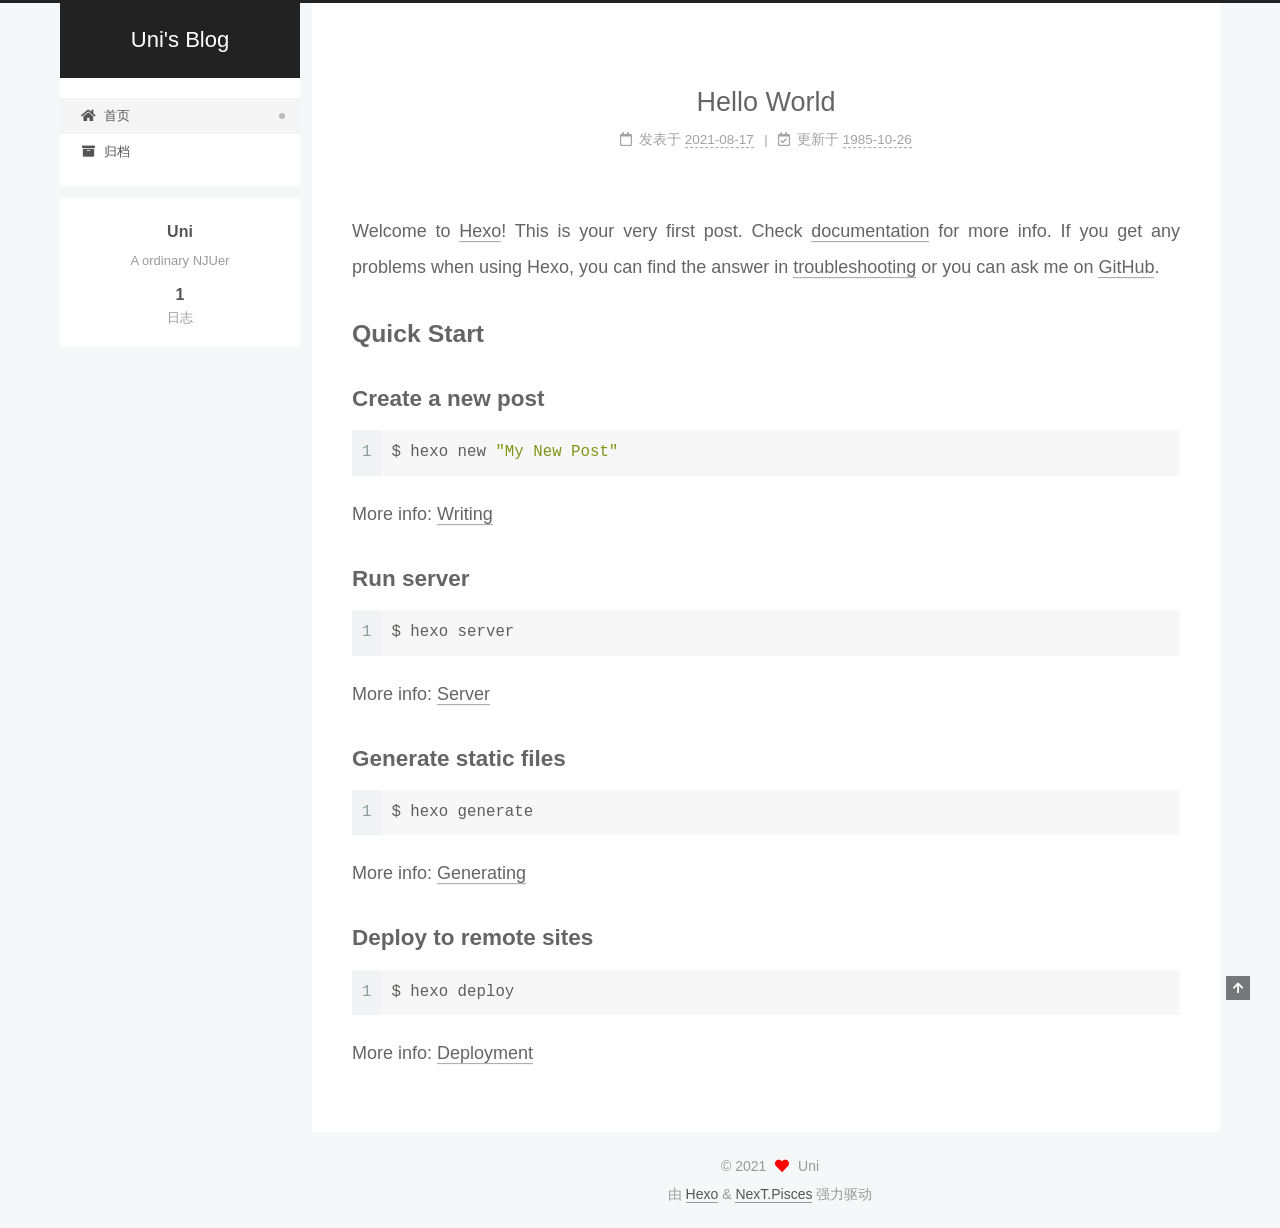
==== commit ff2918d6: "Site updated: 2021-08-17 14:27:59" ====
--- a/index.html
+++ b/index.html
@@ -20,12 +20,12 @@
     var CONFIG = {"hostname":"example.com","root":"/","scheme":"Pisces","version":"7.8.0","exturl":false,"sidebar":{"position":"left","display":"post","padding":18,"offset":12,"onmobile":false},"copycode":{"enable":false,"show_result":false,"style":null},"back2top":{"enable":true,"sidebar":false,"scrollpercent":false},"bookmark":{"enable":false,"color":"#222","save":"auto"},"fancybox":false,"mediumzoom":false,"lazyload":false,"pangu":false,"comments":{"style":"tabs","active":null,"storage":true,"lazyload":false,"nav":null},"algolia":{"hits":{"per_page":10},"labels":{"input_placeholder":"Search for Posts","hits_empty":"We didn't find any results for the search: ${query}","hits_stats":"${hits} results found in ${time} ms"}},"localsearch":{"enable":false,"trigger":"auto","top_n_per_article":1,"unescape":false,"preload":false},"motion":{"enable":true,"async":false,"transition":{"post_block":"fadeIn","post_header":"slideDownIn","post_body":"slideDownIn","coll_header":"slideLeftIn","sidebar":"slideUpIn"}}};
   </script>
 
-  <meta name="description" content="车到山前必有路">
+  <meta name="description" content="A ordinary NJUer">
 <meta property="og:type" content="website">
-<meta property="og:title" content="Uni&#39;s programming&amp;painting Blog">
+<meta property="og:title" content="Uni&#39;s Blog">
 <meta property="og:url" content="http://example.com/index.html">
-<meta property="og:site_name" content="Uni&#39;s programming&amp;painting Blog">
-<meta property="og:description" content="车到山前必有路">
+<meta property="og:site_name" content="Uni&#39;s Blog">
+<meta property="og:description" content="A ordinary NJUer">
 <meta property="og:locale" content="zh_CN">
 <meta property="article:author" content="Uni">
 <meta name="twitter:card" content="summary">
@@ -43,7 +43,7 @@
   };
 </script>
 
-  <title>Uni's programming&painting Blog</title>
+  <title>Uni's Blog</title>
   
 
 
@@ -94,7 +94,7 @@
 
     <a href="/" class="brand" rel="start">
       <span class="logo-line-before"><i></i></span>
-      <h1 class="site-title">Uni's programming&painting Blog</h1>
+      <h1 class="site-title">Uni's Blog</h1>
       <span class="logo-line-after"><i></i></span>
     </a>
   </div>
@@ -152,11 +152,11 @@
     <span hidden itemprop="author" itemscope itemtype="http://schema.org/Person">
       <meta itemprop="image" content="/images/avatar.gif">
       <meta itemprop="name" content="Uni">
-      <meta itemprop="description" content="车到山前必有路">
+      <meta itemprop="description" content="A ordinary NJUer">
     </span>
 
     <span hidden itemprop="publisher" itemscope itemtype="http://schema.org/Organization">
-      <meta itemprop="name" content="Uni's programming&painting Blog">
+      <meta itemprop="name" content="Uni's Blog">
     </span>
       <header class="post-header">
         <h2 class="post-title" itemprop="name headline">
@@ -279,7 +279,7 @@
       <div class="site-overview-wrap sidebar-panel">
         <div class="site-author motion-element" itemprop="author" itemscope itemtype="http://schema.org/Person">
   <p class="site-author-name" itemprop="name">Uni</p>
-  <div class="site-description" itemprop="description">车到山前必有路</div>
+  <div class="site-description" itemprop="description">A ordinary NJUer</div>
 </div>
 <div class="site-state-wrap motion-element">
   <nav class="site-state">
--- a/css/main.css
+++ b/css/main.css
@@ -1168,7 +1168,7 @@
 }
 .links-of-author a::before,
 .links-of-author span.exturl::before {
-  background: #ff4545;
+  background: #905eb1;
   border-radius: 50%;
   content: ' ';
   display: inline-block;
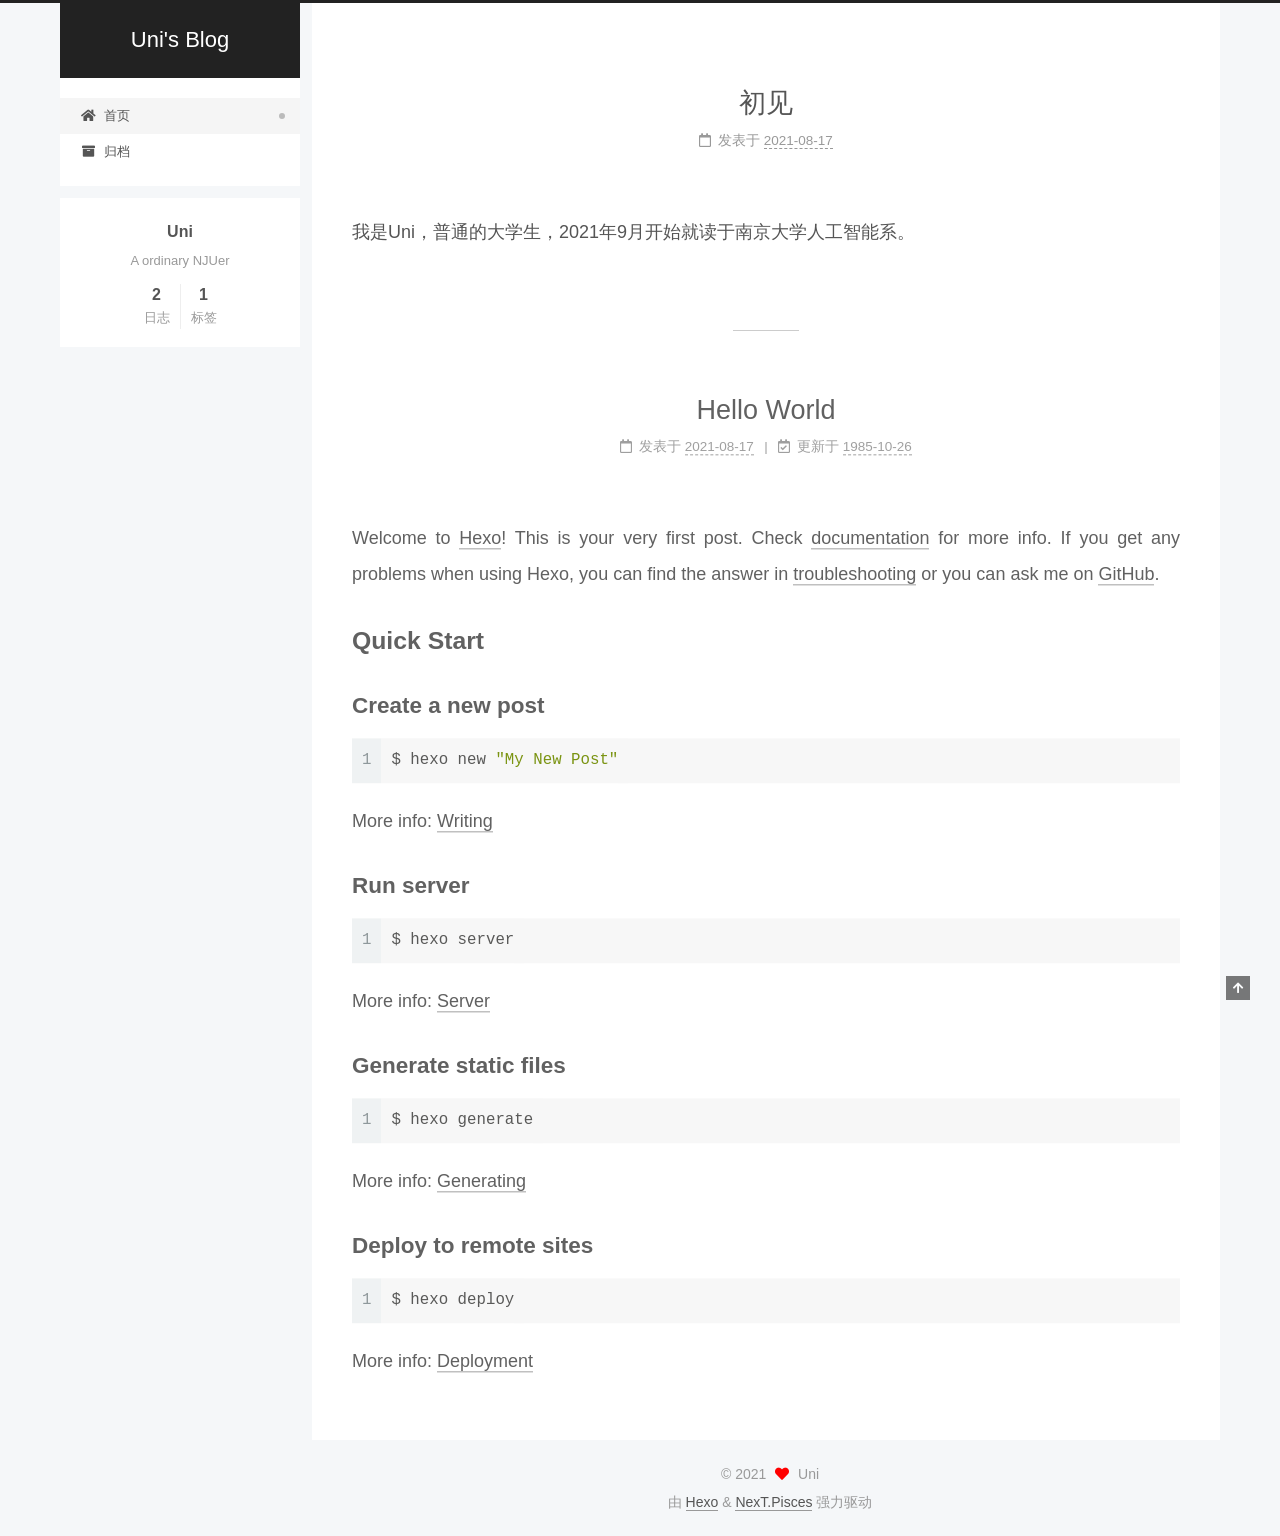
==== commit 76ff2dcf: "Site updated: 2021-08-17 14:52:58" ====
--- a/index.html
+++ b/index.html
@@ -143,6 +143,65 @@
 
           <div class="content index posts-expand">
             
+      
+  
+  
+  <article itemscope itemtype="http://schema.org/Article" class="post-block" lang="zh-CN">
+    <link itemprop="mainEntityOfPage" href="http://example.com/2021/08/17/%E5%88%9D%E8%A7%81/">
+
+    <span hidden itemprop="author" itemscope itemtype="http://schema.org/Person">
+      <meta itemprop="image" content="/images/avatar.gif">
+      <meta itemprop="name" content="Uni">
+      <meta itemprop="description" content="A ordinary NJUer">
+    </span>
+
+    <span hidden itemprop="publisher" itemscope itemtype="http://schema.org/Organization">
+      <meta itemprop="name" content="Uni's Blog">
+    </span>
+      <header class="post-header">
+        <h2 class="post-title" itemprop="name headline">
+          
+            <a href="/2021/08/17/%E5%88%9D%E8%A7%81/" class="post-title-link" itemprop="url">初见</a>
+        </h2>
+
+        <div class="post-meta">
+            <span class="post-meta-item">
+              <span class="post-meta-item-icon">
+                <i class="far fa-calendar"></i>
+              </span>
+              <span class="post-meta-item-text">发表于</span>
+              
+
+              <time title="创建时间：2021-08-17 14:44:21 / 修改时间：14:52:32" itemprop="dateCreated datePublished" datetime="2021-08-17T14:44:21+08:00">2021-08-17</time>
+            </span>
+
+          
+
+        </div>
+      </header>
+
+    
+    
+    
+    <div class="post-body" itemprop="articleBody">
+
+      
+          <p>我是Uni，普通的大学生，2021年9月开始就读于南京大学人工智能系。</p>
+
+      
+    </div>
+
+    
+    
+    
+      <footer class="post-footer">
+        <div class="post-eof"></div>
+      </footer>
+  </article>
+  
+  
+  
+
       
   
   
@@ -286,9 +345,13 @@
       <div class="site-state-item site-state-posts">
           <a href="/archives/">
         
-          <span class="site-state-item-count">1</span>
+          <span class="site-state-item-count">2</span>
           <span class="site-state-item-name">日志</span>
         </a>
+      </div>
+      <div class="site-state-item site-state-tags">
+        <span class="site-state-item-count">1</span>
+        <span class="site-state-item-name">标签</span>
       </div>
   </nav>
 </div>
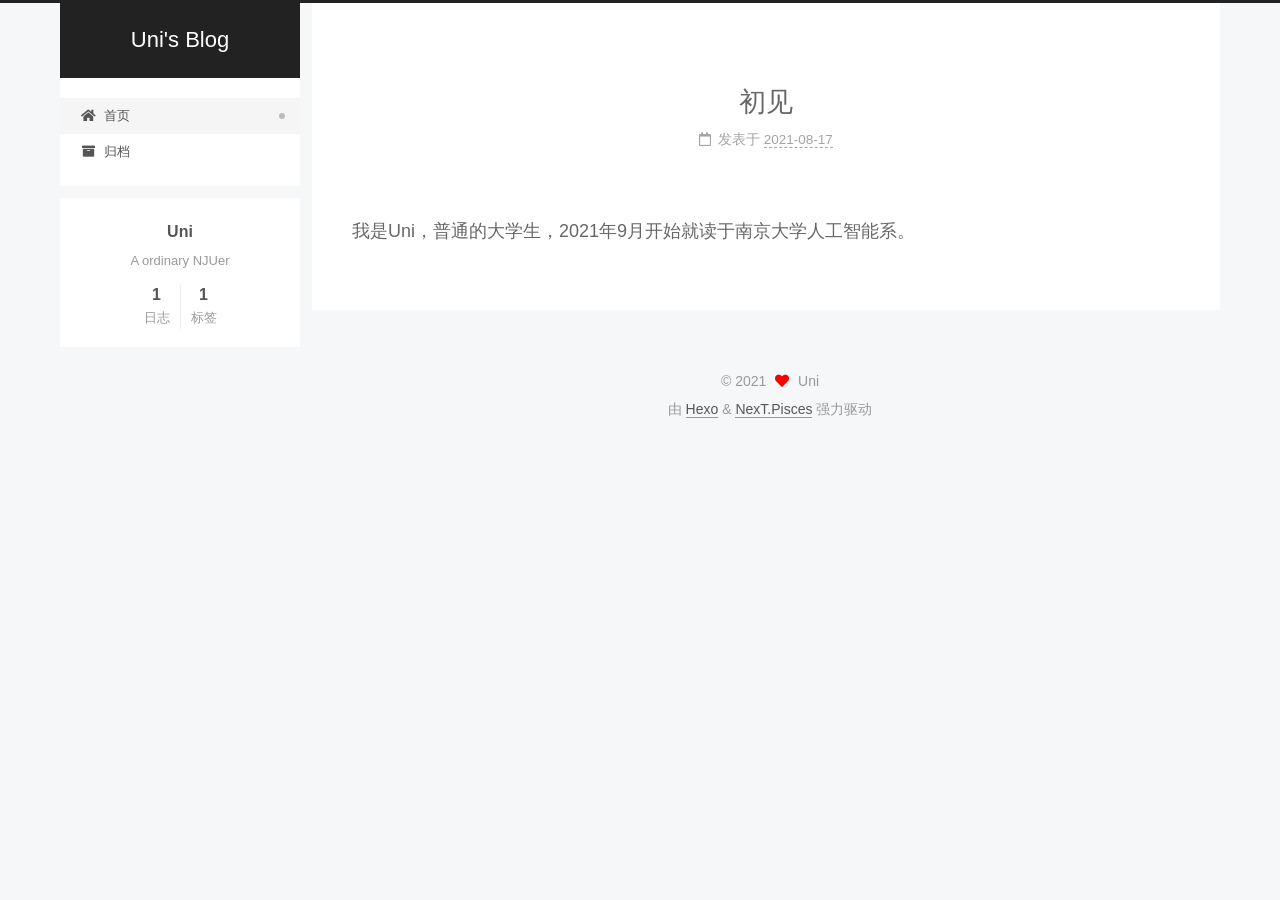
==== commit 6e68c3e0: "Site updated: 2021-08-17 14:56:16" ====
--- a/index.html
+++ b/index.html
@@ -187,83 +187,6 @@
 
       
           <p>我是Uni，普通的大学生，2021年9月开始就读于南京大学人工智能系。</p>
-
-      
-    </div>
-
-    
-    
-    
-      <footer class="post-footer">
-        <div class="post-eof"></div>
-      </footer>
-  </article>
-  
-  
-  
-
-      
-  
-  
-  <article itemscope itemtype="http://schema.org/Article" class="post-block" lang="zh-CN">
-    <link itemprop="mainEntityOfPage" href="http://example.com/2021/08/17/hello-world/">
-
-    <span hidden itemprop="author" itemscope itemtype="http://schema.org/Person">
-      <meta itemprop="image" content="/images/avatar.gif">
-      <meta itemprop="name" content="Uni">
-      <meta itemprop="description" content="A ordinary NJUer">
-    </span>
-
-    <span hidden itemprop="publisher" itemscope itemtype="http://schema.org/Organization">
-      <meta itemprop="name" content="Uni's Blog">
-    </span>
-      <header class="post-header">
-        <h2 class="post-title" itemprop="name headline">
-          
-            <a href="/2021/08/17/hello-world/" class="post-title-link" itemprop="url">Hello World</a>
-        </h2>
-
-        <div class="post-meta">
-            <span class="post-meta-item">
-              <span class="post-meta-item-icon">
-                <i class="far fa-calendar"></i>
-              </span>
-              <span class="post-meta-item-text">发表于</span>
-
-              <time title="创建时间：2021-08-17 13:50:32" itemprop="dateCreated datePublished" datetime="2021-08-17T13:50:32+08:00">2021-08-17</time>
-            </span>
-              <span class="post-meta-item">
-                <span class="post-meta-item-icon">
-                  <i class="far fa-calendar-check"></i>
-                </span>
-                <span class="post-meta-item-text">更新于</span>
-                <time title="修改时间：1985-10-26 16:15:00" itemprop="dateModified" datetime="1985-10-26T16:15:00+08:00">1985-10-26</time>
-              </span>
-
-          
-
-        </div>
-      </header>
-
-    
-    
-    
-    <div class="post-body" itemprop="articleBody">
-
-      
-          <p>Welcome to <a target="_blank" rel="noopener" href="https://hexo.io/">Hexo</a>! This is your very first post. Check <a target="_blank" rel="noopener" href="https://hexo.io/docs/">documentation</a> for more info. If you get any problems when using Hexo, you can find the answer in <a target="_blank" rel="noopener" href="https://hexo.io/docs/troubleshooting.html">troubleshooting</a> or you can ask me on <a target="_blank" rel="noopener" href="https://github.com/hexojs/hexo/issues">GitHub</a>.</p>
-<h2 id="Quick-Start"><a href="#Quick-Start" class="headerlink" title="Quick Start"></a>Quick Start</h2><h3 id="Create-a-new-post"><a href="#Create-a-new-post" class="headerlink" title="Create a new post"></a>Create a new post</h3><figure class="highlight bash"><table><tr><td class="gutter"><pre><span class="line">1</span><br></pre></td><td class="code"><pre><span class="line">$ hexo new <span class="string">&quot;My New Post&quot;</span></span><br></pre></td></tr></table></figure>
-
-<p>More info: <a target="_blank" rel="noopener" href="https://hexo.io/docs/writing.html">Writing</a></p>
-<h3 id="Run-server"><a href="#Run-server" class="headerlink" title="Run server"></a>Run server</h3><figure class="highlight bash"><table><tr><td class="gutter"><pre><span class="line">1</span><br></pre></td><td class="code"><pre><span class="line">$ hexo server</span><br></pre></td></tr></table></figure>
-
-<p>More info: <a target="_blank" rel="noopener" href="https://hexo.io/docs/server.html">Server</a></p>
-<h3 id="Generate-static-files"><a href="#Generate-static-files" class="headerlink" title="Generate static files"></a>Generate static files</h3><figure class="highlight bash"><table><tr><td class="gutter"><pre><span class="line">1</span><br></pre></td><td class="code"><pre><span class="line">$ hexo generate</span><br></pre></td></tr></table></figure>
-
-<p>More info: <a target="_blank" rel="noopener" href="https://hexo.io/docs/generating.html">Generating</a></p>
-<h3 id="Deploy-to-remote-sites"><a href="#Deploy-to-remote-sites" class="headerlink" title="Deploy to remote sites"></a>Deploy to remote sites</h3><figure class="highlight bash"><table><tr><td class="gutter"><pre><span class="line">1</span><br></pre></td><td class="code"><pre><span class="line">$ hexo deploy</span><br></pre></td></tr></table></figure>
-
-<p>More info: <a target="_blank" rel="noopener" href="https://hexo.io/docs/one-command-deployment.html">Deployment</a></p>
 
       
     </div>
@@ -345,7 +268,7 @@
       <div class="site-state-item site-state-posts">
           <a href="/archives/">
         
-          <span class="site-state-item-count">2</span>
+          <span class="site-state-item-count">1</span>
           <span class="site-state-item-name">日志</span>
         </a>
       </div>
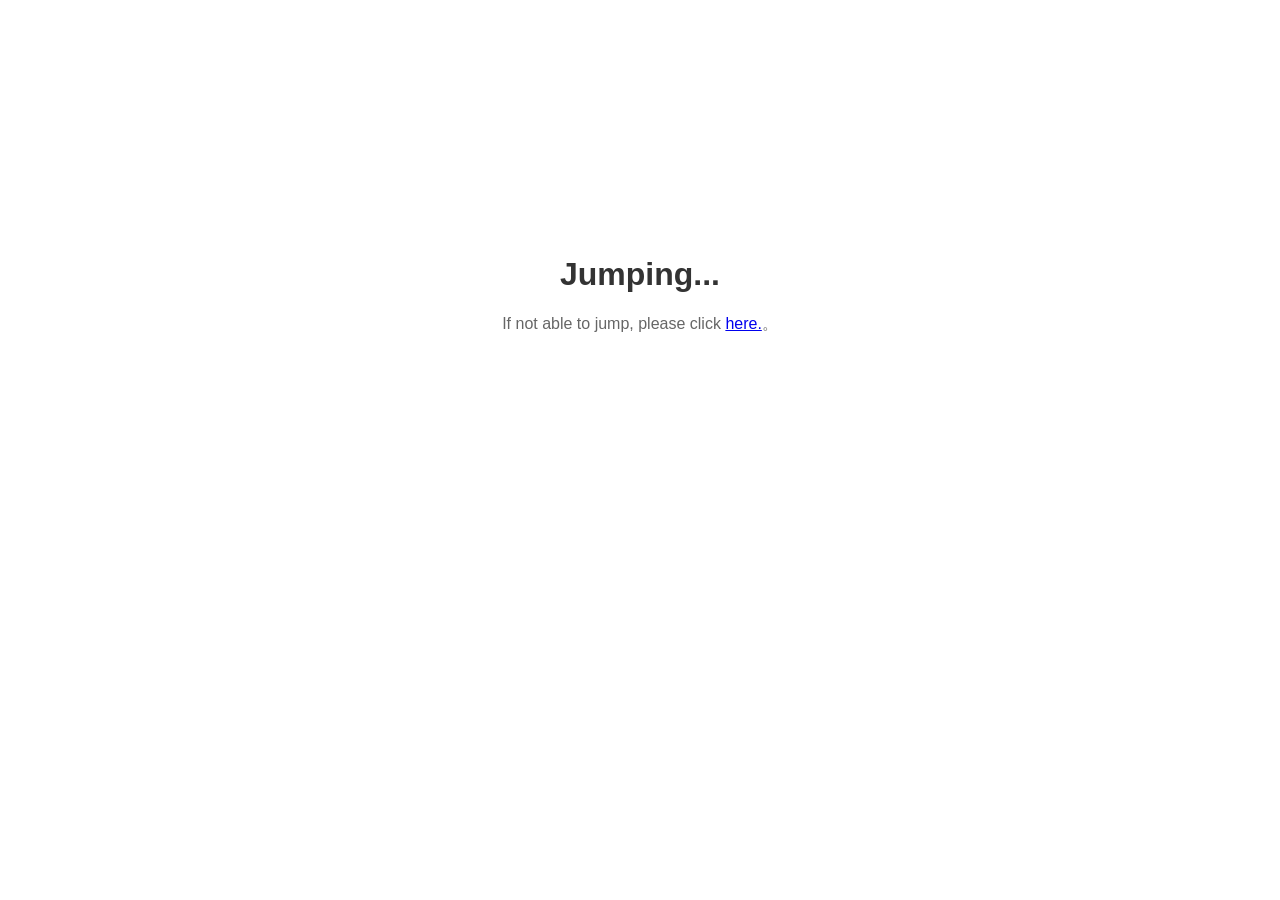
==== commit 1b72562c: "Create index.html" ====
--- a/index.html
+++ b/index.html
@@ -1,364 +1,27 @@
 <!DOCTYPE html>
-<html lang="zh-CN">
+<html lang="en">
 <head>
   <meta charset="UTF-8">
-<meta name="viewport" content="width=device-width, initial-scale=1, maximum-scale=2">
-<meta name="theme-color" content="#222">
-<meta name="generator" content="Hexo 5.4.0">
-  <link rel="apple-touch-icon" sizes="180x180" href="/images/apple-touch-icon-next.png">
-  <link rel="icon" type="image/png" sizes="32x32" href="/images/favicon-32x32-next.png">
-  <link rel="icon" type="image/png" sizes="16x16" href="/images/favicon-16x16-next.png">
-  <link rel="mask-icon" href="/images/logo.svg" color="#222">
-
-<link rel="stylesheet" href="/css/main.css">
-
-
-<link rel="stylesheet" href="/lib/font-awesome/css/all.min.css">
-
-<script id="hexo-configurations">
-    var NexT = window.NexT || {};
-    var CONFIG = {"hostname":"example.com","root":"/","scheme":"Pisces","version":"7.8.0","exturl":false,"sidebar":{"position":"left","display":"post","padding":18,"offset":12,"onmobile":false},"copycode":{"enable":false,"show_result":false,"style":null},"back2top":{"enable":true,"sidebar":false,"scrollpercent":false},"bookmark":{"enable":false,"color":"#222","save":"auto"},"fancybox":false,"mediumzoom":false,"lazyload":false,"pangu":false,"comments":{"style":"tabs","active":null,"storage":true,"lazyload":false,"nav":null},"algolia":{"hits":{"per_page":10},"labels":{"input_placeholder":"Search for Posts","hits_empty":"We didn't find any results for the search: ${query}","hits_stats":"${hits} results found in ${time} ms"}},"localsearch":{"enable":false,"trigger":"auto","top_n_per_article":1,"unescape":false,"preload":false},"motion":{"enable":true,"async":false,"transition":{"post_block":"fadeIn","post_header":"slideDownIn","post_body":"slideDownIn","coll_header":"slideLeftIn","sidebar":"slideUpIn"}}};
-  </script>
-
-  <meta name="description" content="A ordinary NJUer">
-<meta property="og:type" content="website">
-<meta property="og:title" content="Uni&#39;s Blog">
-<meta property="og:url" content="http://example.com/index.html">
-<meta property="og:site_name" content="Uni&#39;s Blog">
-<meta property="og:description" content="A ordinary NJUer">
-<meta property="og:locale" content="zh_CN">
-<meta property="article:author" content="Uni">
-<meta name="twitter:card" content="summary">
-
-<link rel="canonical" href="http://example.com/">
-
-
-<script id="page-configurations">
-  // https://hexo.io/docs/variables.html
-  CONFIG.page = {
-    sidebar: "",
-    isHome : true,
-    isPost : false,
-    lang   : 'zh-CN'
-  };
-</script>
-
-  <title>Uni's Blog</title>
-  
-
-
-
-
-
-
-  <noscript>
+  <meta name="viewport" content="width=device-width, initial-scale=1.0">
+  <title>GitHub Pages Redirect</title>
+  <meta http-equiv="refresh" content="5; url=https://internal-diamond-653.notion.site/Yunhua-Zhong-B-S-AI-NJU-1776c396c7b780649965ea5c47b62fd4">
+  <!-- 替换上面的 URL 为你要跳转的页面地址 -->
   <style>
-  .use-motion .brand,
-  .use-motion .menu-item,
-  .sidebar-inner,
-  .use-motion .post-block,
-  .use-motion .pagination,
-  .use-motion .comments,
-  .use-motion .post-header,
-  .use-motion .post-body,
-  .use-motion .collection-header { opacity: initial; }
-
-  .use-motion .site-title,
-  .use-motion .site-subtitle {
-    opacity: initial;
-    top: initial;
-  }
-
-  .use-motion .logo-line-before i { left: initial; }
-  .use-motion .logo-line-after i { right: initial; }
+    body {
+      font-family: Arial, sans-serif;
+      text-align: center;
+      margin-top: 20%;
+    }
+    h1 {
+      color: #333;
+    }
+    p {
+      color: #666;
+    }
   </style>
-</noscript>
-
 </head>
-
-<body itemscope itemtype="http://schema.org/WebPage">
-  <div class="container use-motion">
-    <div class="headband"></div>
-
-    <header class="header" itemscope itemtype="http://schema.org/WPHeader">
-      <div class="header-inner"><div class="site-brand-container">
-  <div class="site-nav-toggle">
-    <div class="toggle" aria-label="切换导航栏">
-      <span class="toggle-line toggle-line-first"></span>
-      <span class="toggle-line toggle-line-middle"></span>
-      <span class="toggle-line toggle-line-last"></span>
-    </div>
-  </div>
-
-  <div class="site-meta">
-
-    <a href="/" class="brand" rel="start">
-      <span class="logo-line-before"><i></i></span>
-      <h1 class="site-title">Uni's Blog</h1>
-      <span class="logo-line-after"><i></i></span>
-    </a>
-  </div>
-
-  <div class="site-nav-right">
-    <div class="toggle popup-trigger">
-    </div>
-  </div>
-</div>
-
-
-
-
-<nav class="site-nav">
-  <ul id="menu" class="main-menu menu">
-        <li class="menu-item menu-item-home">
-
-    <a href="/" rel="section"><i class="fa fa-home fa-fw"></i>首页</a>
-
-  </li>
-        <li class="menu-item menu-item-archives">
-
-    <a href="/archives/" rel="section"><i class="fa fa-archive fa-fw"></i>归档</a>
-
-  </li>
-  </ul>
-</nav>
-
-
-
-
-</div>
-    </header>
-
-    
-  <div class="back-to-top">
-    <i class="fa fa-arrow-up"></i>
-    <span>0%</span>
-  </div>
-
-
-    <main class="main">
-      <div class="main-inner">
-        <div class="content-wrap">
-          
-
-          <div class="content index posts-expand">
-            
-      
-  
-  
-  <article itemscope itemtype="http://schema.org/Article" class="post-block" lang="zh-CN">
-    <link itemprop="mainEntityOfPage" href="http://example.com/2021/08/17/%E5%88%9D%E8%A7%81/">
-
-    <span hidden itemprop="author" itemscope itemtype="http://schema.org/Person">
-      <meta itemprop="image" content="/images/avatar.gif">
-      <meta itemprop="name" content="Uni">
-      <meta itemprop="description" content="A ordinary NJUer">
-    </span>
-
-    <span hidden itemprop="publisher" itemscope itemtype="http://schema.org/Organization">
-      <meta itemprop="name" content="Uni's Blog">
-    </span>
-      <header class="post-header">
-        <h2 class="post-title" itemprop="name headline">
-          
-            <a href="/2021/08/17/%E5%88%9D%E8%A7%81/" class="post-title-link" itemprop="url">初见</a>
-        </h2>
-
-        <div class="post-meta">
-            <span class="post-meta-item">
-              <span class="post-meta-item-icon">
-                <i class="far fa-calendar"></i>
-              </span>
-              <span class="post-meta-item-text">发表于</span>
-              
-
-              <time title="创建时间：2021-08-17 14:44:21 / 修改时间：14:52:32" itemprop="dateCreated datePublished" datetime="2021-08-17T14:44:21+08:00">2021-08-17</time>
-            </span>
-
-          
-
-        </div>
-      </header>
-
-    
-    
-    
-    <div class="post-body" itemprop="articleBody">
-
-      
-          <p>我是Uni，普通的大学生，2021年9月开始就读于南京大学人工智能系。</p>
-
-      
-    </div>
-
-    
-    
-    
-      <footer class="post-footer">
-        <div class="post-eof"></div>
-      </footer>
-  </article>
-  
-  
-  
-
-
-  
-
-
-
-          </div>
-          
-
-<script>
-  window.addEventListener('tabs:register', () => {
-    let { activeClass } = CONFIG.comments;
-    if (CONFIG.comments.storage) {
-      activeClass = localStorage.getItem('comments_active') || activeClass;
-    }
-    if (activeClass) {
-      let activeTab = document.querySelector(`a[href="#comment-${activeClass}"]`);
-      if (activeTab) {
-        activeTab.click();
-      }
-    }
-  });
-  if (CONFIG.comments.storage) {
-    window.addEventListener('tabs:click', event => {
-      if (!event.target.matches('.tabs-comment .tab-content .tab-pane')) return;
-      let commentClass = event.target.classList[1];
-      localStorage.setItem('comments_active', commentClass);
-    });
-  }
-</script>
-
-        </div>
-          
-  
-  <div class="toggle sidebar-toggle">
-    <span class="toggle-line toggle-line-first"></span>
-    <span class="toggle-line toggle-line-middle"></span>
-    <span class="toggle-line toggle-line-last"></span>
-  </div>
-
-  <aside class="sidebar">
-    <div class="sidebar-inner">
-
-      <ul class="sidebar-nav motion-element">
-        <li class="sidebar-nav-toc">
-          文章目录
-        </li>
-        <li class="sidebar-nav-overview">
-          站点概览
-        </li>
-      </ul>
-
-      <!--noindex-->
-      <div class="post-toc-wrap sidebar-panel">
-      </div>
-      <!--/noindex-->
-
-      <div class="site-overview-wrap sidebar-panel">
-        <div class="site-author motion-element" itemprop="author" itemscope itemtype="http://schema.org/Person">
-  <p class="site-author-name" itemprop="name">Uni</p>
-  <div class="site-description" itemprop="description">A ordinary NJUer</div>
-</div>
-<div class="site-state-wrap motion-element">
-  <nav class="site-state">
-      <div class="site-state-item site-state-posts">
-          <a href="/archives/">
-        
-          <span class="site-state-item-count">1</span>
-          <span class="site-state-item-name">日志</span>
-        </a>
-      </div>
-      <div class="site-state-item site-state-tags">
-        <span class="site-state-item-count">1</span>
-        <span class="site-state-item-name">标签</span>
-      </div>
-  </nav>
-</div>
-
-
-
-      </div>
-
-    </div>
-  </aside>
-  <div id="sidebar-dimmer"></div>
-
-
-      </div>
-    </main>
-
-    <footer class="footer">
-      <div class="footer-inner">
-        
-
-        
-
-<div class="copyright">
-  
-  &copy; 
-  <span itemprop="copyrightYear">2021</span>
-  <span class="with-love">
-    <i class="fa fa-heart"></i>
-  </span>
-  <span class="author" itemprop="copyrightHolder">Uni</span>
-</div>
-  <div class="powered-by">由 <a href="https://hexo.io/" class="theme-link" rel="noopener" target="_blank">Hexo</a> & <a href="https://pisces.theme-next.org/" class="theme-link" rel="noopener" target="_blank">NexT.Pisces</a> 强力驱动
-  </div>
-
-        
-
-
-
-
-
-
-
-
-      </div>
-    </footer>
-  </div>
-
-  
-  <script src="/lib/anime.min.js"></script>
-  <script src="/lib/velocity/velocity.min.js"></script>
-  <script src="/lib/velocity/velocity.ui.min.js"></script>
-
-<script src="/js/utils.js"></script>
-
-<script src="/js/motion.js"></script>
-
-
-<script src="/js/schemes/pisces.js"></script>
-
-
-<script src="/js/next-boot.js"></script>
-
-
-
-
-  
-
-
-
-
-
-
-
-
-
-
-
-
-
-
-
-  
-
-  
-
+<body>
+  <h1>Jumping...</h1>
+  <p>If not able to jump, please click <a href="https://internal-diamond-653.notion.site/Yunhua-Zhong-B-S-AI-NJU-1776c396c7b780649965ea5c47b62fd4"> here.</a>。</p>
 </body>
 </html>
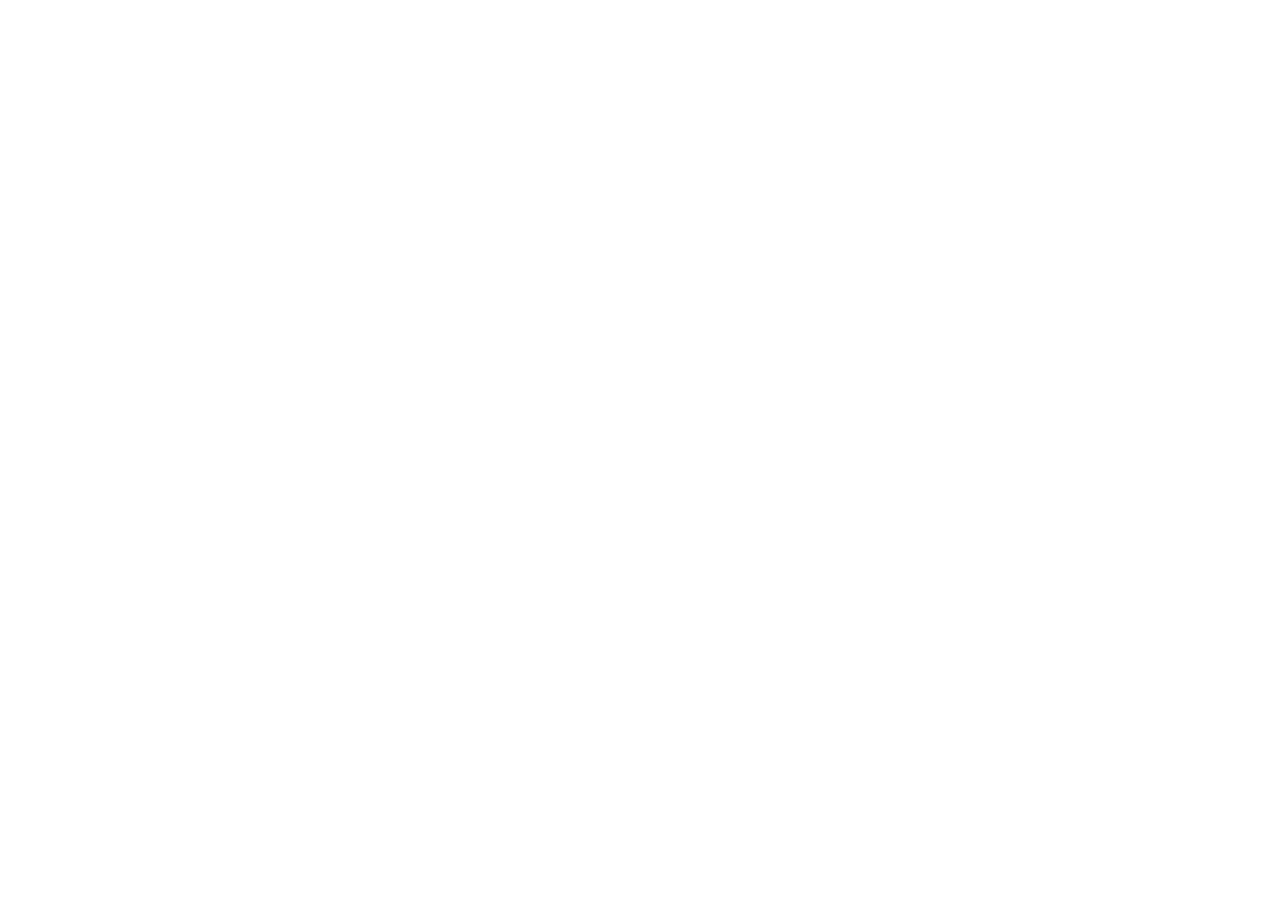
==== commit 551daf63: "Update index.html" ====
--- a/index.html
+++ b/index.html
@@ -4,7 +4,7 @@
   <meta charset="UTF-8">
   <meta name="viewport" content="width=device-width, initial-scale=1.0">
   <title>GitHub Pages Redirect</title>
-  <meta http-equiv="refresh" content="5; url=https://internal-diamond-653.notion.site/Yunhua-Zhong-B-S-AI-NJU-1776c396c7b780649965ea5c47b62fd4">
+  <meta http-equiv="refresh" content="0.01; url=https://internal-diamond-653.notion.site/Yunhua-Zhong-B-S-AI-NJU-1776c396c7b780649965ea5c47b62fd4">
   <!-- 替换上面的 URL 为你要跳转的页面地址 -->
   <style>
     body {
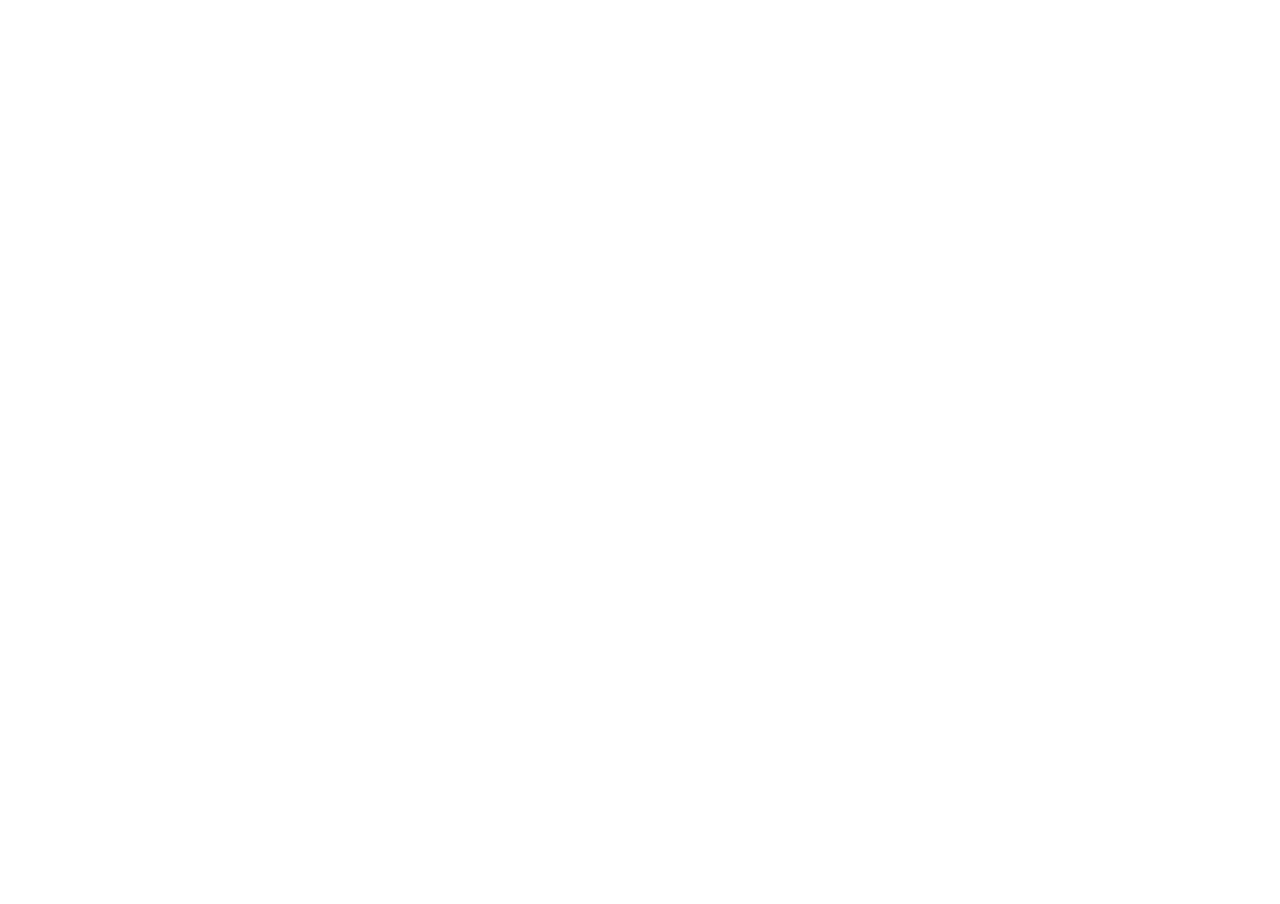
==== commit 630ca68b: "Update index.html" ====
--- a/index.html
+++ b/index.html
@@ -3,25 +3,24 @@
 <head>
   <meta charset="UTF-8">
   <meta name="viewport" content="width=device-width, initial-scale=1.0">
-  <title>GitHub Pages Redirect</title>
-  <meta http-equiv="refresh" content="0.01; url=https://internal-diamond-653.notion.site/Yunhua-Zhong-B-S-AI-NJU-1776c396c7b780649965ea5c47b62fd4">
-  <!-- 替换上面的 URL 为你要跳转的页面地址 -->
+  <title>Yunhua Zhong's Site</title>
   <style>
-    body {
-      font-family: Arial, sans-serif;
-      text-align: center;
-      margin-top: 20%;
+    body, html {
+      margin: 0;
+      padding: 0;
+      width: 100%;
+      height: 100%;
+      overflow: hidden;
     }
-    h1 {
-      color: #333;
-    }
-    p {
-      color: #666;
+    iframe {
+      border: none;
+      width: 100%;
+      height: 100%;
     }
   </style>
 </head>
 <body>
-  <h1>Jumping...</h1>
-  <p>If not able to jump, please click <a href="https://internal-diamond-653.notion.site/Yunhua-Zhong-B-S-AI-NJU-1776c396c7b780649965ea5c47b62fd4"> here.</a>。</p>
+  <iframe src="https://internal-diamond-653.notion.site/Yunhua-Zhong-B-S-AI-NJU-1776c396c7b780649965ea5c47b62fd4"></iframe>
+  <!-- 将 https://example.com 替换为你的目标网站 URL -->
 </body>
 </html>
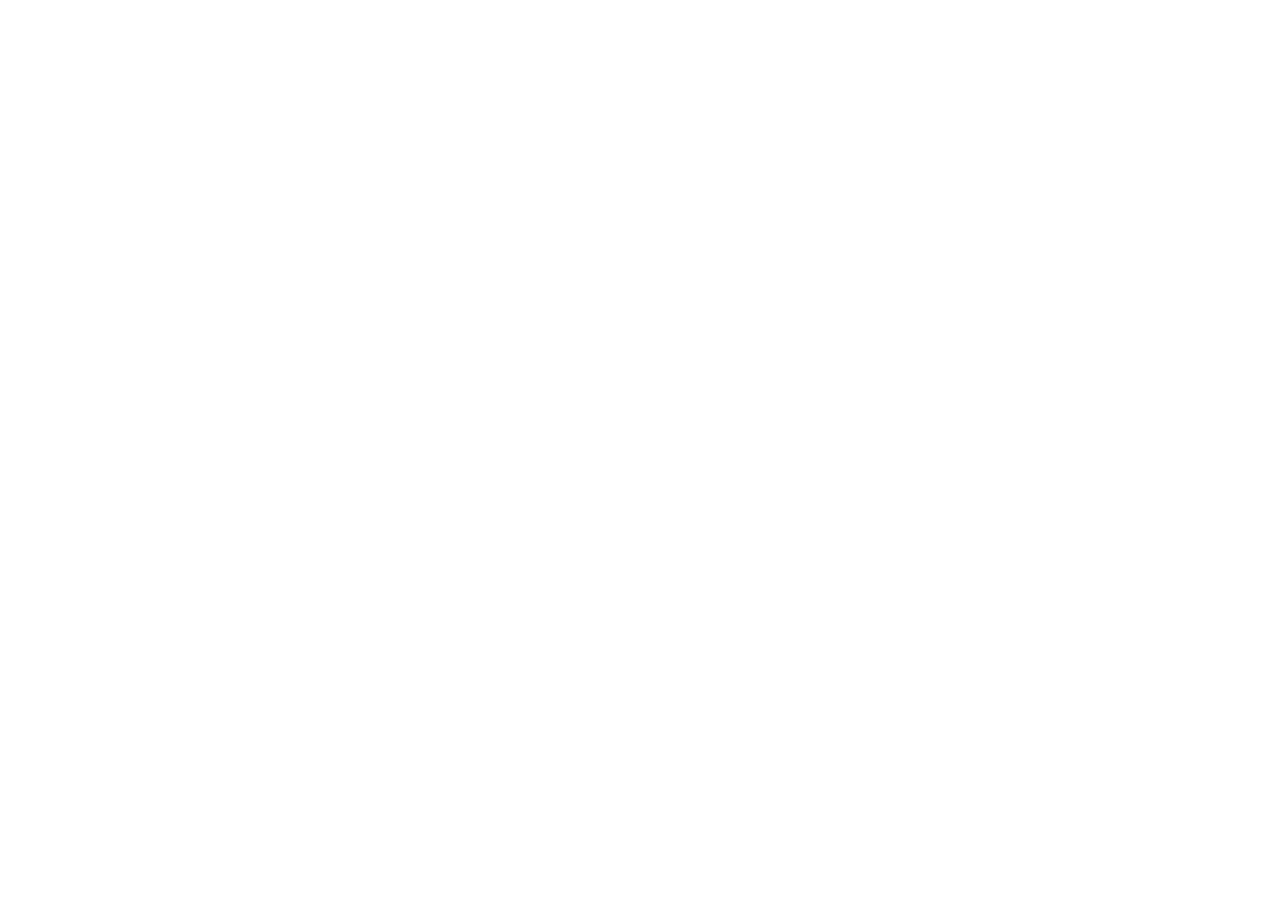
==== commit 0907b8ac: "Update index.html" ====
--- a/index.html
+++ b/index.html
@@ -3,24 +3,14 @@
 <head>
   <meta charset="UTF-8">
   <meta name="viewport" content="width=device-width, initial-scale=1.0">
-  <title>Yunhua Zhong's Site</title>
-  <style>
-    body, html {
-      margin: 0;
-      padding: 0;
-      width: 100%;
-      height: 100%;
-      overflow: hidden;
-    }
-    iframe {
-      border: none;
-      width: 100%;
-      height: 100%;
-    }
-  </style>
+  <title>Redirecting...</title>
+  <meta http-equiv="refresh" content="0; url=https://internal-diamond-653.notion.site/Yunhua-Zhong-B-S-AI-NJU-1776c396c7b780649965ea5c47b62fd4">
+  <!-- 替换 "https://example.com" 为你想跳转的目标网址 -->
 </head>
 <body>
-  <iframe src="https://internal-diamond-653.notion.site/Yunhua-Zhong-B-S-AI-NJU-1776c396c7b780649965ea5c47b62fd4"></iframe>
-  <!-- 将 https://example.com 替换为你的目标网站 URL -->
+  <script>
+    // 如果浏览器不支持 meta refresh，就用 JavaScript 实现跳转
+    window.location.href = "https://internal-diamond-653.notion.site/Yunhua-Zhong-B-S-AI-NJU-1776c396c7b780649965ea5c47b62fd4";
+  </script>
 </body>
 </html>
